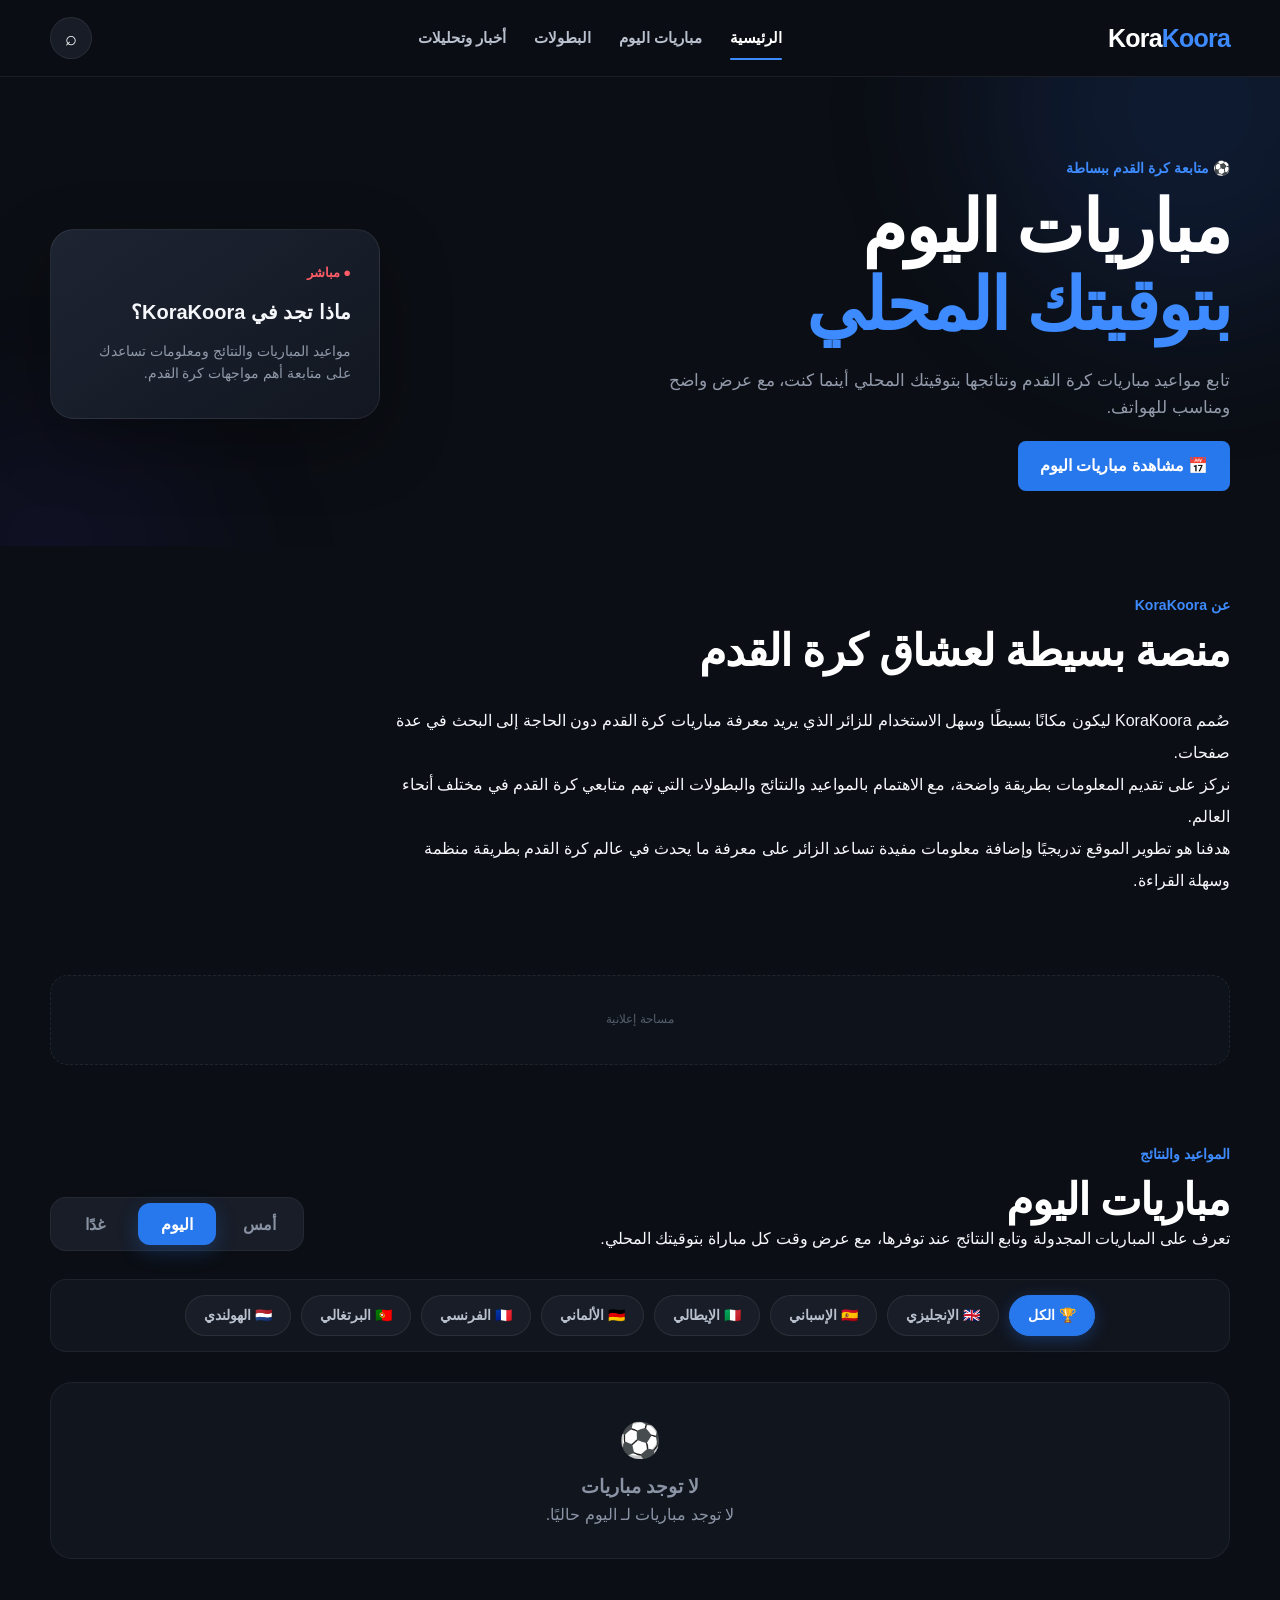
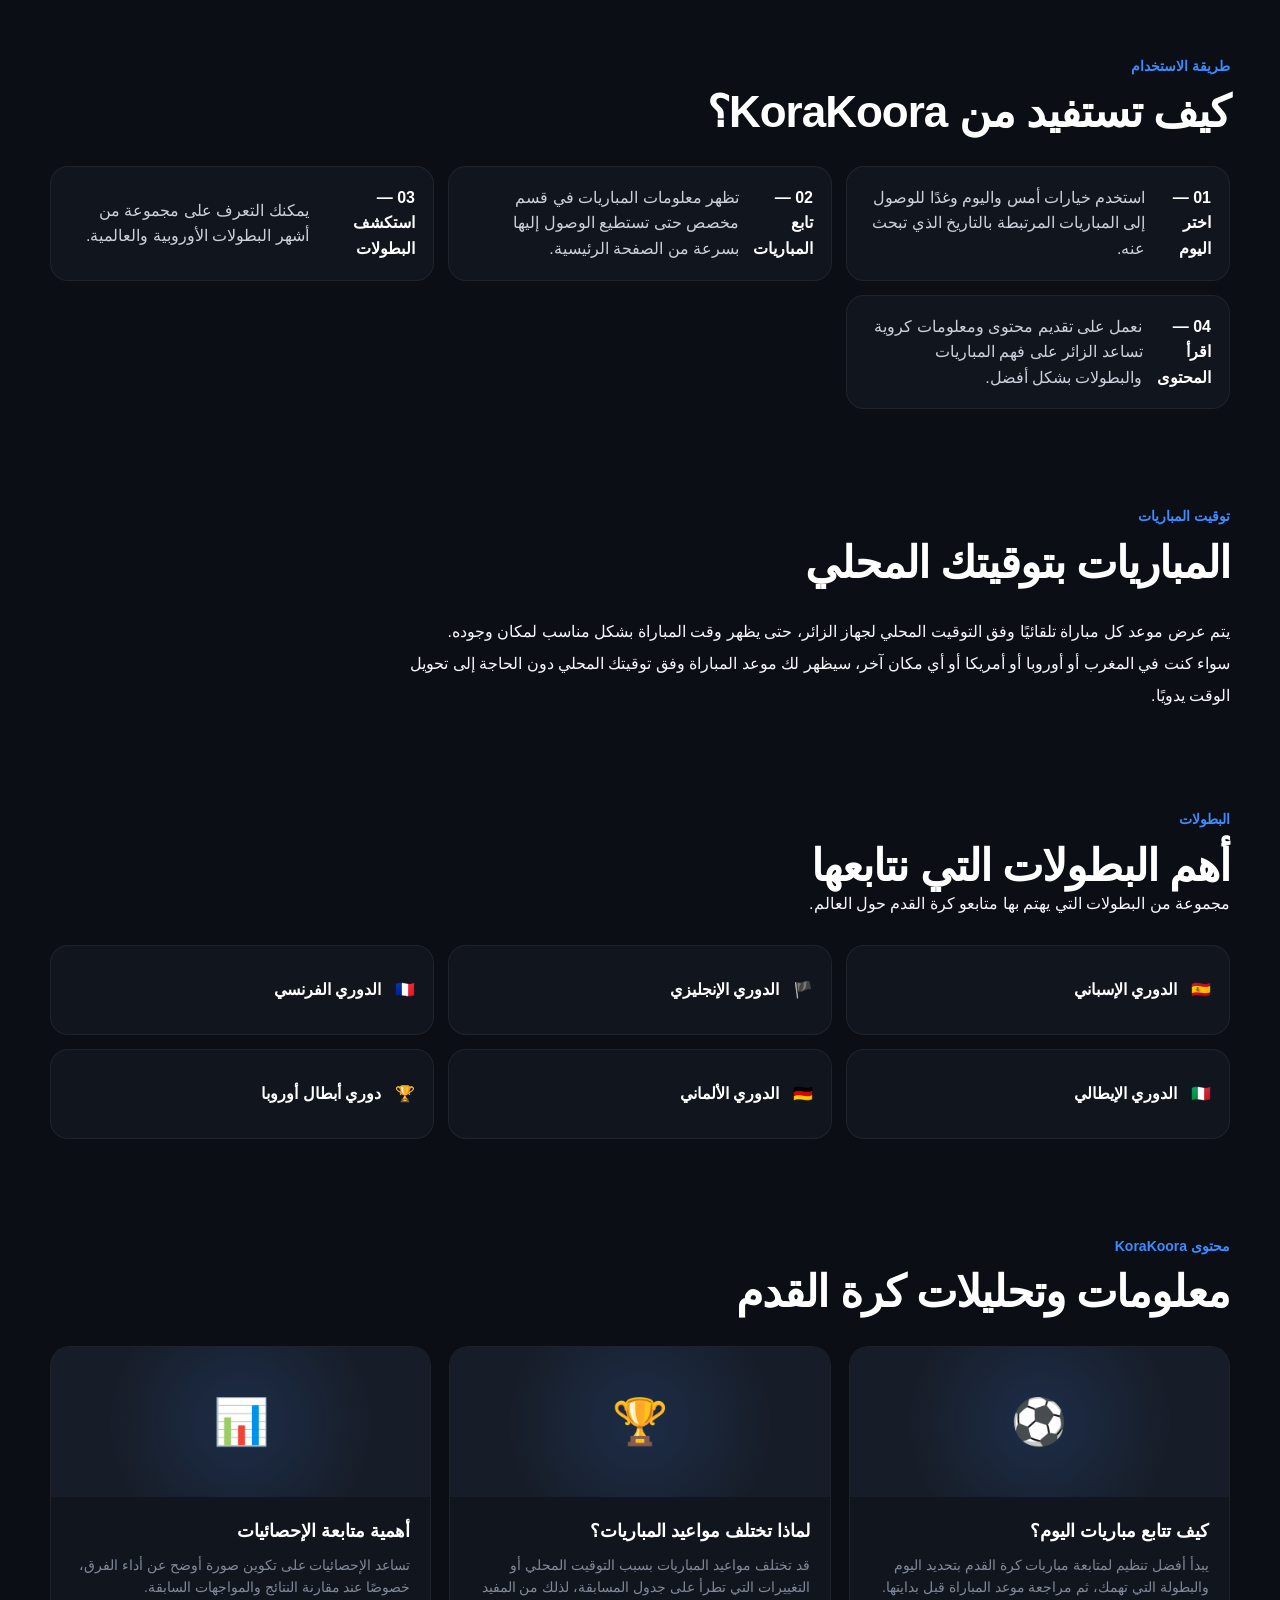
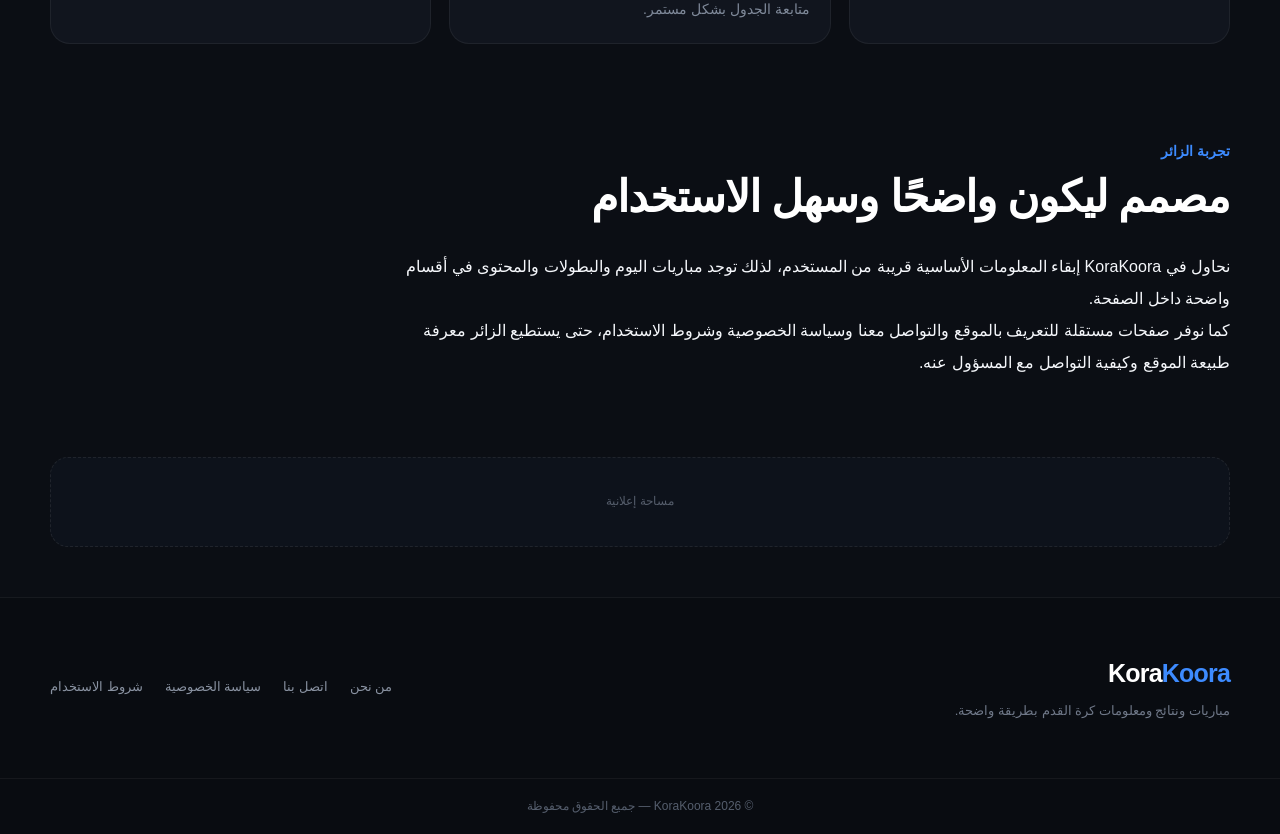
==== index.html @ a5001b64 "Update index.html" ====
<!doctype html>
<html lang="ar" dir="rtl">

<head>
  <meta charset="UTF-8">

  <meta name="viewport"
        content="width=device-width, initial-scale=1.0">

  <meta name="description"
        content="KoraKoora منصة لمتابعة مباريات كرة القدم، المواعيد والنتائج بتوقيتك المحلي أينما كنت، مع معلومات عن أهم البطولات وأبرز المواجهات.">

  <meta name="robots"
        content="index, follow">

  <meta name="theme-color"
        content="#111111">

  <title>KoraKoora | مباريات اليوم بتوقيتك المحلي</title>

  <link rel="stylesheet" href="style.css">

  <style>
    /* ===== أزرار تصفية البطولات ===== */
    .filters-container {
      display: flex;
      gap: 10px;
      flex-wrap: wrap;
      margin: 20px 0 30px;
      padding: 15px 20px;
      background: #11151e;
      border-radius: 16px;
      justify-content: center;
      border: 1px solid rgba(255,255,255,0.06);
    }

    .filter-btn {
      padding: 8px 18px;
      border: 1px solid rgba(255,255,255,0.08);
      border-radius: 25px;
      background: #181d27;
      cursor: pointer;
      font-weight: bold;
      transition: all 0.3s ease;
      color: #b9c0ce;
      font-size: 14px;
      font-family: inherit;
    }

    .filter-btn:hover {
      background: #1b2230;
      border-color: rgba(255,255,255,0.15);
      color: #ffffff;
      transform: scale(1.03);
    }

    .filter-btn.active {
      background: #2878ed;
      color: #ffffff;
      border-color: #2878ed;
      box-shadow: 0 4px 16px rgba(40, 120, 237, 0.3);
    }

    .filter-btn.active:hover {
      background: #3d8bff;
      border-color: #3d8bff;
    }

    @media (max-width: 600px) {
      .filters-container {
        gap: 8px;
        padding: 12px 10px;
      }
      .filter-btn {
        padding: 6px 12px;
        font-size: 12px;
      }
    }
  </style>

</head>


<body>


<!-- =========================
     HEADER
========================= -->

<header class="topbar">

  <div class="container nav">

    <a class="brand" href="index.html">
      Kora<span>Koora</span>
    </a>


    <nav aria-label="القائمة الرئيسية">

      <a class="active" href="index.html">
        الرئيسية
      </a>

      <a href="#matches">
        مباريات اليوم
      </a>

      <a href="#leagues">
        البطولات
      </a>

      <a href="#news">
        أخبار وتحليلات
      </a>

    </nav>


    <button
      class="search"
      aria-label="بحث"
      type="button">
      ⌕
    </button>

  </div>

</header>



<main>


<!-- =========================
     HERO
========================= -->

<section class="hero">

  <div class="container hero-inner">


    <div>

      <p class="eyebrow">
        ⚽ متابعة كرة القدم ببساطة
      </p>


      <h1>

        مباريات اليوم

        <br>

        <span>بتوقيتك المحلي</span>

      </h1>


      <p class="lead">

        تابع مواعيد مباريات كرة القدم ونتائجها
        بتوقيتك المحلي أينما كنت،
        مع عرض واضح ومناسب للهواتف.

      </p>


      <a
        href="#matches"
        style="
          display:inline-block;
          margin-top:20px;
          padding:12px 22px;
          border-radius:8px;
          text-decoration:none;
          background:#2878ed;
          color:#fff;
          font-weight:bold;
        ">

        📅 مشاهدة مباريات اليوم

      </a>

    </div>



    <div class="hero-card">

      <div class="live-dot">
        ● مباشر
      </div>


      <strong>
        ماذا تجد في KoraKoora؟
      </strong>


      <span>
        مواعيد المباريات والنتائج
        ومعلومات تساعدك على متابعة
        أهم مواجهات كرة القدم.
      </span>

    </div>


  </div>

</section>



<div class="container">


<!-- =========================
     INTRODUCTION
========================= -->

<section class="section">

  <div class="section-head">

    <div>

      <p class="eyebrow">
        عن KoraKoora
      </p>

      <h2>
        منصة بسيطة لعشاق كرة القدم
      </h2>

    </div>

  </div>


  <div
    style="
      max-width:850px;
      line-height:2;
    ">

    <p>

      صُمم KoraKoora ليكون مكانًا بسيطًا
      وسهل الاستخدام للزائر الذي يريد معرفة
      مباريات كرة القدم دون الحاجة إلى البحث
      في عدة صفحات.

    </p>


    <p>

      نركز على تقديم المعلومات بطريقة واضحة،
      مع الاهتمام بالمواعيد والنتائج والبطولات
      التي تهم متابعي كرة القدم في مختلف أنحاء
      العالم.

    </p>


    <p>

      هدفنا هو تطوير الموقع تدريجيًا وإضافة
      معلومات مفيدة تساعد الزائر على معرفة
      ما يحدث في عالم كرة القدم بطريقة منظمة
      وسهلة القراءة.

    </p>

  </div>

</section>



<!-- =========================
     AD PLACEHOLDER
========================= -->

<div class="ad-slot">
  مساحة إعلانية
</div>



<!-- =========================
     MATCHES
========================= -->

<section id="matches" class="section">

  <div class="section-head">


    <div>

      <p class="eyebrow">
        المواعيد والنتائج
      </p>


      <h2>
        مباريات اليوم
      </h2>


      <p>

        تعرف على المباريات المجدولة
        وتابع النتائج عند توفرها،
        مع عرض وقت كل مباراة بتوقيتك المحلي.

      </p>

    </div>



    <div class="days">

      <button id="yesterdayBtn">
        أمس
      </button>


      <button
        id="todayBtn"
        class="selected">

        اليوم

      </button>


      <button id="tomorrowBtn">
        غدًا
      </button>

    </div>


  </div>



  <!-- ===== NEW: أزرار تصفية البطولات ===== -->
  <div class="filters-container">
    <button class="filter-btn active" data-league="all">🏆 الكل</button>
    <button class="filter-btn" data-league="PL">🇬🇧 الإنجليزي</button>
    <button class="filter-btn" data-league="PD">🇪🇸 الإسباني</button>
    <button class="filter-btn" data-league="SA">🇮🇹 الإيطالي</button>
    <button class="filter-btn" data-league="BL1">🇩🇪 الألماني</button>
    <button class="filter-btn" data-league="FL1">🇫🇷 الفرنسي</button>
    <button class="filter-btn" data-league="PPL">🇵🇹 البرتغالي</button>
    <button class="filter-btn" data-league="DED">🇳🇱 الهولندي</button>
  </div>


  <div id="liveMatches">

    <div class="empty">

      جاري تحميل المباريات...

    </div>

  </div>


</section>



<!-- =========================
     HOW IT WORKS
========================= -->

<section class="section">

  <div class="section-head">

    <div>

      <p class="eyebrow">
        طريقة الاستخدام
      </p>

      <h2>
        كيف تستفيد من KoraKoora؟
      </h2>

    </div>

  </div>



  <div class="league-grid">


    <div>

      <strong>
        01 — اختر اليوم
      </strong>

      <p>
        استخدم خيارات أمس واليوم وغدًا
        للوصول إلى المباريات المرتبطة
        بالتاريخ الذي تبحث عنه.
      </p>

    </div>



    <div>

      <strong>
        02 — تابع المباريات
      </strong>

      <p>
        تظهر معلومات المباريات في قسم
        مخصص حتى تستطيع الوصول إليها
        بسرعة من الصفحة الرئيسية.
      </p>

    </div>



    <div>

      <strong>
        03 — استكشف البطولات
      </strong>

      <p>
        يمكنك التعرف على مجموعة من أشهر
        البطولات الأوروبية والعالمية.
      </p>

    </div>



    <div>

      <strong>
        04 — اقرأ المحتوى
      </strong>

      <p>
        نعمل على تقديم محتوى ومعلومات
        كروية تساعد الزائر على فهم
        المباريات والبطولات بشكل أفضل.
      </p>

    </div>


  </div>

</section>



<!-- =========================
     TIMEZONE INFORMATION
========================= -->

<section class="section">

  <div class="section-head">

    <div>

      <p class="eyebrow">
        توقيت المباريات
      </p>

      <h2>
        المباريات بتوقيتك المحلي
      </h2>

    </div>

  </div>


  <div
    style="
      max-width:850px;
      line-height:2;
    ">

    <p>

      يتم عرض موعد كل مباراة تلقائيًا
      وفق التوقيت المحلي لجهاز الزائر،
      حتى يظهر وقت المباراة بشكل مناسب
      لمكان وجوده.

    </p>


    <p>

      سواء كنت في المغرب أو أوروبا أو أمريكا
      أو أي مكان آخر، سيظهر لك موعد المباراة
      وفق توقيتك المحلي دون الحاجة إلى
      تحويل الوقت يدويًا.

    </p>

  </div>

</section>



<!-- =========================
     LEAGUES
========================= -->

<section id="leagues" class="section">


  <div class="section-head">

    <div>

      <p class="eyebrow">
        البطولات
      </p>


      <h2>
        أهم البطولات التي نتابعها
      </h2>


      <p>

        مجموعة من البطولات التي يهتم بها
        متابعو كرة القدم حول العالم.

      </p>

    </div>

  </div>



  <div class="league-grid">


    <div>
      🇪🇸
      <strong>
        الدوري الإسباني
      </strong>
    </div>


    <div>
      🏴
      <strong>
        الدوري الإنجليزي
      </strong>
    </div>


    <div>
      🇫🇷
      <strong>
        الدوري الفرنسي
      </strong>
    </div>


    <div>
      🇮🇹
      <strong>
        الدوري الإيطالي
      </strong>
    </div>


    <div>
      🇩🇪
      <strong>
        الدوري الألماني
      </strong>
    </div>


    <div>
      🏆
      <strong>
        دوري أبطال أوروبا
      </strong>
    </div>


  </div>


</section>



<!-- =========================
     ORIGINAL CONTENT
========================= -->

<section id="news" class="section">


  <div class="section-head">

    <div>

      <p class="eyebrow">
        محتوى KoraKoora
      </p>


      <h2>
        معلومات وتحليلات كرة القدم
      </h2>

    </div>

  </div>



  <div class="news-grid">


    <article>

      <div class="news-image">
        ⚽
      </div>


      <h3>
        كيف تتابع مباريات اليوم؟
      </h3>


      <p>

        يبدأ أفضل تنظيم لمتابعة مباريات
        كرة القدم بتحديد اليوم والبطولة
        التي تهمك، ثم مراجعة موعد المباراة
        قبل بدايتها.

      </p>

    </article>



    <article>

      <div class="news-image">
        🏆
      </div>


      <h3>
        لماذا تختلف مواعيد المباريات؟
      </h3>


      <p>

        قد تختلف مواعيد المباريات بسبب
        التوقيت المحلي أو التغييرات التي
        تطرأ على جدول المسابقة، لذلك من
        المفيد متابعة الجدول بشكل مستمر.

      </p>

    </article>



    <article>

      <div class="news-image">
        📊
      </div>


      <h3>
        أهمية متابعة الإحصائيات
      </h3>


      <p>

        تساعد الإحصائيات على تكوين صورة
        أوضح عن أداء الفرق، خصوصًا عند
        مقارنة النتائج والمواجهات السابقة.

      </p>

    </article>


  </div>


</section>



<!-- =========================
     USER EXPERIENCE
========================= -->

<section class="section">


  <div class="section-head">

    <div>

      <p class="eyebrow">
        تجربة الزائر
      </p>


      <h2>
        مصمم ليكون واضحًا وسهل الاستخدام
      </h2>

    </div>

  </div>



  <div
    style="
      max-width:850px;
      line-height:2;
    ">

    <p>

      نحاول في KoraKoora إبقاء المعلومات
      الأساسية قريبة من المستخدم، لذلك
      توجد مباريات اليوم والبطولات والمحتوى
      في أقسام واضحة داخل الصفحة.

    </p>


    <p>

      كما نوفر صفحات مستقلة للتعريف بالموقع
      والتواصل معنا وسياسة الخصوصية وشروط
      الاستخدام، حتى يستطيع الزائر معرفة
      طبيعة الموقع وكيفية التواصل مع المسؤول
      عنه.

    </p>

  </div>

</section>



<!-- =========================
     FINAL AD PLACEHOLDER
========================= -->

<div class="ad-slot">
  مساحة إعلانية
</div>


</div>

</main>



<!-- =========================
     FOOTER
========================= -->

<footer>


  <div class="container footer">


    <div>

      <a
        class="brand"
        href="index.html">

        Kora<span>Koora</span>

      </a>


      <p>

        مباريات ونتائج ومعلومات
        كرة القدم بطريقة واضحة.

      </p>

    </div>



    <div class="footer-links">


      <a href="pages/about.html">
        من نحن
      </a>


      <a href="pages/contact.html">
        اتصل بنا
      </a>


      <a href="pages/privacy.html">
        سياسة الخصوصية
      </a>


      <a href="pages/terms.html">
        شروط الاستخدام
      </a>


    </div>


  </div>



  <div class="copyright">

    © 2026 KoraKoora — جميع الحقوق محفوظة

  </div>


</footer>



<!-- =========================
     JAVASCRIPT
========================= -->

<script src="app.js"></script>


</body>
</html>
---- style.css ----
/* =========================================================
   KoraKoora
   Professional Responsive Football Website
   RTL / Arabic
   ========================================================= */

/* ---------- Reset ---------- */

* {
  box-sizing: border-box;
  margin: 0;
  padding: 0;
}

html {
  scroll-behavior: smooth;
  -webkit-text-size-adjust: 100%;
}

body {
  min-height: 100vh;
  background: #0b0e14;
  color: #f5f7fb;
  font-family:
    -apple-system,
    BlinkMacSystemFont,
    "Segoe UI",
    Tahoma,
    Arial,
    sans-serif;
  line-height: 1.6;
  direction: rtl;
  overflow-x: hidden;
}

button,
a {
  font: inherit;
}

button {
  border: 0;
}

a {
  color: inherit;
  text-decoration: none;
}

img {
  max-width: 100%;
  display: block;
}

.container {
  width: min(1180px, calc(100% - 32px));
  margin-inline: auto;
}


/* =========================================================
   TOP BAR
   ========================================================= */

.topbar {
  position: sticky;
  top: 0;
  z-index: 1000;
  width: 100%;
  background: rgba(11, 14, 20, 0.92);
  border-bottom: 1px solid rgba(255, 255, 255, 0.07);
  backdrop-filter: blur(18px);
  -webkit-backdrop-filter: blur(18px);
}

.nav {
  min-height: 76px;
  display: flex;
  align-items: center;
  justify-content: space-between;
  gap: 28px;
}

.brand {
  flex-shrink: 0;
  color: #ffffff;
  font-size: 25px;
  font-weight: 900;
  letter-spacing: -0.8px;
}

.brand span {
  color: #3d8bff;
}

nav {
  display: flex;
  align-items: center;
  justify-content: center;
  gap: 28px;
  flex: 1;
}

nav a {
  position: relative;
  color: #b9c0ce;
  font-size: 15px;
  font-weight: 700;
  white-space: nowrap;
  transition:
    color 0.2s ease,
    transform 0.2s ease;
}

nav a:hover,
nav a.active {
  color: #ffffff;
}

nav a.active::after {
  content: "";
  position: absolute;
  right: 0;
  left: 0;
  bottom: -10px;
  height: 2px;
  border-radius: 10px;
  background: #3d8bff;
}

.search {
  width: 42px;
  height: 42px;
  flex-shrink: 0;
  border-radius: 50%;
  display: grid;
  place-items: center;
  color: #ffffff;
  background: #171c27;
  border: 1px solid rgba(255, 255, 255, 0.08);
  cursor: pointer;
  font-size: 20px;
  transition:
    background 0.2s ease,
    transform 0.2s ease;
}

.search:hover {
  background: #202735;
  transform: translateY(-1px);
}


/* =========================================================
   HERO
   ========================================================= */

.hero {
  padding: 80px 0 55px;
  position: relative;
  overflow: hidden;
}

.hero::before {
  content: "";
  position: absolute;
  width: 420px;
  height: 420px;
  top: -180px;
  right: -120px;
  background: rgba(45, 117, 255, 0.12);
  border-radius: 50%;
  filter: blur(80px);
  pointer-events: none;
}

.hero::after {
  content: "";
  position: absolute;
  width: 300px;
  height: 300px;
  bottom: -180px;
  left: -100px;
  background: rgba(76, 54, 255, 0.08);
  border-radius: 50%;
  filter: blur(80px);
  pointer-events: none;
}

.hero-inner {
  position: relative;
  z-index: 1;
  display: grid;
  grid-template-columns: 1fr 330px;
  align-items: center;
  gap: 60px;
}

.eyebrow {
  margin-bottom: 10px;
  color: #3d8bff;
  font-size: 14px;
  font-weight: 800;
}

.hero h1 {
  max-width: 760px;
  color: #ffffff;
  font-size: clamp(42px, 6vw, 72px);
  line-height: 1.08;
  letter-spacing: -2px;
  font-weight: 900;
}

.hero h1 span {
  color: #3d8bff;
}

.lead {
  max-width: 600px;
  margin-top: 22px;
  color: #929aaa;
  font-size: 17px;
}

.hero-card {
  min-height: 190px;
  padding: 28px;
  display: flex;
  flex-direction: column;
  justify-content: center;
  gap: 12px;
  background:
    linear-gradient(
      145deg,
      rgba(30, 37, 51, 0.98),
      rgba(18, 23, 33, 0.98)
    );
  border: 1px solid rgba(255, 255, 255, 0.07);
  border-radius: 24px;
  box-shadow: 0 24px 70px rgba(0, 0, 0, 0.3);
}

.hero-card strong {
  font-size: 20px;
}

.hero-card > span {
  color: #8f98a8;
  font-size: 14px;
}

.live-dot {
  color: #ff5c67;
  font-size: 13px;
  font-weight: 800;
}


/* =========================================================
   ADVERTISEMENT
   ========================================================= */

.ad-slot {
  min-height: 90px;
  margin: 30px 0;
  display: grid;
  place-items: center;
  color: #555d6b;
  background: rgba(18, 23, 33, 0.55);
  border: 1px dashed rgba(255, 255, 255, 0.08);
  border-radius: 18px;
  font-size: 12px;
}


/* =========================================================
   SECTIONS
   ========================================================= */

.section {
  padding: 48px 0;
}

.section-head {
  margin-bottom: 28px;
  display: flex;
  align-items: flex-end;
  justify-content: space-between;
  gap: 20px;
}

.section-head h2 {
  color: #ffffff;
  font-size: clamp(30px, 4vw, 44px);
  line-height: 1.15;
  font-weight: 900;
  letter-spacing: -1px;
}


/* =========================================================
   DAYS NAVIGATION
   ========================================================= */

.days {
  padding: 5px;
  display: flex;
  align-items: center;
  gap: 4px;
  background: #181d28;
  border: 1px solid rgba(255, 255, 255, 0.05);
  border-radius: 16px;
}

.days button {
  min-width: 78px;
  min-height: 42px;
  padding: 0 14px;
  color: #8992a3;
  background: transparent;
  border-radius: 12px;
  cursor: pointer;
  font-weight: 700;
  transition: 0.2s ease;
}

.days button:hover {
  color: #ffffff;
}

.days button.selected {
  color: #ffffff;
  background: #2878ed;
  box-shadow: 0 7px 20px rgba(40, 120, 237, 0.25);
}


/* =========================================================
   MATCHES CONTAINER
   ========================================================= */

#liveMatches {
  display: flex;
  flex-direction: column;
  gap: 22px;
}


/* =========================================================
   LEAGUE SECTION
   Compatible with app.js:
   .league-section
   .league-title
   .league-icon
   .league-matches
   ========================================================= */

.league-section {
  overflow: hidden;
  background: #11151e;
  border: 1px solid rgba(255, 255, 255, 0.065);
  border-radius: 24px;
  box-shadow: 0 16px 45px rgba(0, 0, 0, 0.18);
}

.league-title {
  min-height: 76px;
  padding: 18px 22px;
  display: flex;
  align-items: center;
  gap: 14px;
  background:
    linear-gradient(
      90deg,
      rgba(41, 118, 239, 0.12),
      rgba(41, 118, 239, 0.025)
    );
  border-bottom: 1px solid rgba(255, 255, 255, 0.06);
}

.league-title > div {
  display: flex;
  flex-direction: column;
  gap: 1px;
}

.league-title h3 {
  color: #ffffff;
  font-size: 19px;
  font-weight: 850;
  line-height: 1.3;
}

.league-title small {
  color: #737d8e;
  font-size: 12px;
}

.league-icon {
  width: 42px;
  height: 42px;
  flex-shrink: 0;
  display: grid;
  place-items: center;
  background: #1b2230;
  border: 1px solid rgba(255, 255, 255, 0.06);
  border-radius: 13px;
  font-size: 21px;
}

.league-matches {
  display: flex;
  flex-direction: column;
}


/* =========================================================
   MATCH CARD
   Compatible with app.js
   ========================================================= */

.match-card {
  min-height: 112px;
  padding: 18px 22px;
  display: grid;
  grid-template-columns: minmax(0, 1fr) 150px minmax(0, 1fr);
  align-items: center;
  gap: 15px;
  background: #11151e;
  border-bottom: 1px solid rgba(255, 255, 255, 0.055);
  transition:
    background 0.2s ease,
    transform 0.2s ease;
}

.match-card:last-child {
  border-bottom: 0;
}

.match-card:hover {
  background: #151b26;
}


/* =========================================================
   TEAM SIDE
   ========================================================= */

.team-side {
  min-width: 0;
  display: flex;
  align-items: center;
  gap: 14px;
}

.home-team {
  justify-content: flex-start;
  text-align: left;
}

.away-team {
  justify-content: flex-start;
  text-align: right;
}

.team-side span {
  min-width: 0;
  color: #f2f4f8;
  font-size: 16px;
  font-weight: 750;
  line-height: 1.3;
  overflow-wrap: anywhere;
}

.team-logo {
  width: 52px;
  height: 52px;
  flex: 0 0 52px;
  object-fit: contain;
  padding: 5px;
  background: #181d27;
  border: 1px solid rgba(255, 255, 255, 0.06);
  border-radius: 14px;
}

.team-logo-placeholder {
  width: 52px;
  height: 52px;
  flex: 0 0 52px;
  display: grid;
  place-items: center;
  background: #181d27;
  border: 1px solid rgba(255, 255, 255, 0.06);
  border-radius: 14px;
  font-size: 22px;
}


/* =========================================================
   MATCH CENTER
   ========================================================= */

.match-center {
  min-width: 0;
  display: flex;
  flex-direction: column;
  align-items: center;
  justify-content: center;
  gap: 7px;
  text-align: center;
}

.match-time {
  color: #ffffff;
  font-size: 25px;
  line-height: 1;
  font-weight: 900;
  font-variant-numeric: tabular-nums;
  letter-spacing: -0.5px;
}

.match-score {
  min-width: 90px;
  display: flex;
  align-items: center;
  justify-content: center;
  gap: 12px;
  color: #ffffff;
  font-size: 23px;
  font-weight: 900;
}

.match-score strong {
  color: #727d90;
  font-size: 14px;
}

.match-status {
  min-height: 25px;
  padding: 3px 9px;
  display: inline-flex;
  align-items: center;
  justify-content: center;
  gap: 4px;
  border-radius: 999px;
  font-size: 11px;
  font-weight: 800;
  white-space: nowrap;
}

.match-status.upcoming {
  color: #9ca6b7;
  background: #1b202b;
}

.match-status.live {
  color: #ff6b75;
  background: rgba(255, 77, 88, 0.12);
}

.match-status.finished {
  color: #69d49a;
  background: rgba(66, 203, 133, 0.11);
}

.match-status.cancelled {
  color: #ffae63;
  background: rgba(255, 157, 78, 0.11);
}


/* =========================================================
   LOADING
   ========================================================= */

.loading-box {
  min-height: 180px;
  padding: 30px;
  display: flex;
  flex-direction: column;
  align-items: center;
  justify-content: center;
  gap: 14px;
  color: #8c95a5;
  background: #11151e;
  border: 1px solid rgba(255, 255, 255, 0.06);
  border-radius: 22px;
}

.loader {
  width: 38px;
  height: 38px;
  border: 3px solid rgba(255, 255, 255, 0.1);
  border-top-color: #3d8bff;
  border-radius: 50%;
  animation: spin 0.8s linear infinite;
}

@keyframes spin {
  to {
    transform: rotate(360deg);
  }
}


/* =========================================================
   EMPTY / ERROR
   ========================================================= */

.empty {
  min-height: 150px;
  padding: 30px;
  display: grid;
  place-items: center;
  color: #8b94a5;
  background: #11151e;
  border: 1px solid rgba(255, 255, 255, 0.06);
  border-radius: 22px;
  text-align: center;
}

.error-box {
  min-height: 220px;
  padding: 35px 20px;
  display: flex;
  flex-direction: column;
  align-items: center;
  justify-content: center;
  gap: 10px;
  text-align: center;
  background: #11151e;
  border: 1px solid rgba(255, 255, 255, 0.06);
  border-radius: 22px;
}

.error-box h3 {
  color: #ffffff;
  font-size: 20px;
}

.error-box p {
  color: #7f899a;
  font-size: 14px;
}

.empty-icon {
  font-size: 34px;
  margin-bottom: 5px;
}

.retry-btn {
  margin-top: 8px;
  padding: 10px 20px;
  color: #ffffff;
  background: #2878ed;
  border-radius: 12px;
  cursor: pointer;
  font-weight: 800;
  transition: 0.2s ease;
}

.retry-btn:hover {
  background: #3d8bff;
  transform: translateY(-1px);
}


/* =========================================================
   LEAGUES GRID
   ========================================================= */

.league-grid {
  display: grid;
  grid-template-columns: repeat(3, 1fr);
  gap: 14px;
}

.league-grid > div {
  min-height: 90px;
  padding: 18px;
  display: flex;
  align-items: center;
  gap: 14px;
  color: #cbd1dc;
  background: #11151e;
  border: 1px solid rgba(255, 255, 255, 0.06);
  border-radius: 18px;
  transition:
    background 0.2s ease,
    transform 0.2s ease,
    border-color 0.2s ease;
}

.league-grid > div:hover {
  background: #171d28;
  border-color: rgba(61, 139, 255, 0.25);
  transform: translateY(-3px);
}

.league-grid strong {
  color: #ffffff;
}


/* =========================================================
   NEWS
   ========================================================= */

.news-grid {
  display: grid;
  grid-template-columns: repeat(3, 1fr);
  gap: 18px;
}

.news-grid article {
  overflow: hidden;
  background: #11151e;
  border: 1px solid rgba(255, 255, 255, 0.06);
  border-radius: 20px;
}

.news-image {
  min-height: 150px;
  display: grid;
  place-items: center;
  background:
    radial-gradient(
      circle at center,
      rgba(61, 139, 255, 0.15),
      transparent 65%
    ),
    #171d28;
  font-size: 45px;
}

.news-grid h3 {
  padding: 20px 20px 8px;
  color: #ffffff;
  font-size: 18px;
}

.news-grid p {
  padding: 0 20px 22px;
  color: #7f8999;
  font-size: 14px;
}


/* =========================================================
   FOOTER
   ========================================================= */

footer {
  margin-top: 50px;
  background: #090c11;
  border-top: 1px solid rgba(255, 255, 255, 0.06);
}

.footer {
  min-height: 180px;
  padding: 45px 0;
  display: flex;
  align-items: center;
  justify-content: space-between;
  gap: 40px;
}

.footer p {
  margin-top: 8px;
  color: #6f7888;
  font-size: 13px;
}

.footer-links {
  display: flex;
  flex-wrap: wrap;
  gap: 22px;
}

.footer-links a {
  color: #8992a1;
  font-size: 13px;
  transition: color 0.2s ease;
}

.footer-links a:hover {
  color: #ffffff;
}

.copyright {
  padding: 18px 16px;
  color: #555e6d;
  border-top: 1px solid rgba(255, 255, 255, 0.05);
  text-align: center;
  font-size: 12px;
}


/* =========================================================
   TABLET
   ========================================================= */

@media (max-width: 900px) {

  .nav {
    gap: 18px;
  }

  nav {
    gap: 17px;
  }

  nav a {
    font-size: 13px;
  }

  .hero-inner {
    grid-template-columns: 1fr;
    gap: 30px;
  }

  .hero-card {
    max-width: 500px;
  }

  .league-grid,
  .news-grid {
    grid-template-columns: repeat(2, 1fr);
  }

  .match-card {
    grid-template-columns: minmax(0, 1fr) 125px minmax(0, 1fr);
  }

  .team-side span {
    font-size: 14px;
  }

  .team-logo,
  .team-logo-placeholder {
    width: 46px;
    height: 46px;
    flex-basis: 46px;
  }
}


/* =========================================================
   MOBILE
   ========================================================= */

@media (max-width: 650px) {

  .container {
    width: min(100% - 20px, 1180px);
  }

  .topbar {
    position: relative;
  }

  .nav {
    min-height: auto;
    padding: 15px 0;
    display: grid;
    grid-template-columns: 1fr auto;
    gap: 12px;
  }

  .brand {
    font-size: 22px;
  }

  nav {
    grid-column: 1 / -1;
    grid-row: 2;
    width: 100%;
    overflow-x: auto;
    justify-content: flex-start;
    gap: 22px;
    padding: 4px 2px 7px;
    scrollbar-width: none;
  }

  nav::-webkit-scrollbar {
    display: none;
  }

  nav a {
    flex-shrink: 0;
    font-size: 13px;
  }

  nav a.active::after {
    bottom: -5px;
  }

  .search {
    width: 38px;
    height: 38px;
  }


  /* Hero */

  .hero {
    padding: 48px 0 30px;
  }

  .hero h1 {
    font-size: clamp(38px, 12vw, 54px);
    letter-spacing: -1.5px;
  }

  .lead {
    margin-top: 16px;
    font-size: 15px;
  }

  .hero-card {
    min-height: 150px;
    padding: 22px;
  }


  /* Sections */

  .section {
    padding: 32px 0;
  }

  .section-head {
    align-items: stretch;
    flex-direction: column;
    gap: 18px;
  }

  .section-head h2 {
    font-size: 32px;
  }


  /* Days */

  .days {
    width: 100%;
    justify-content: stretch;
  }

  .days button {
    min-width: 0;
    flex: 1;
    padding: 0 8px;
  }


  /* League */

  .league-section {
    border-radius: 18px;
  }

  .league-title {
    min-height: 68px;
    padding: 14px 15px;
  }

  .league-title h3 {
    font-size: 16px;
  }

  .league-icon {
    width: 38px;
    height: 38px;
    font-size: 18px;
    border-radius: 11px;
  }


  /* Match */

  .match-card {
    min-height: 104px;
    padding: 15px 10px;
    grid-template-columns:
      minmax(0, 1fr)
      82px
      minmax(0, 1fr);
    gap: 6px;
  }

  .team-side {
    gap: 7px;
  }

  .home-team {
    flex-direction: row-reverse;
    justify-content: flex-end;
    text-align: right;
  }

  .away-team {
    justify-content: flex-start;
    text-align: left;
  }

  .team-side span {
    font-size: 12px;
    line-height: 1.25;
  }

  .team-logo,
  .team-logo-placeholder {
    width: 39px;
    height: 39px;
    flex-basis: 39px;
    padding: 4px;
    border-radius: 10px;
  }

  .match-center {
    gap: 5px;
  }

  .match-time {
    font-size: 20px;
  }

  .match-score {
    min-width: auto;
    gap: 7px;
    font-size: 19px;
  }

  .match-score strong {
    font-size: 11px;
  }

  .match-status {
    max-width: 78px;
    padding: 2px 6px;
    font-size: 9px;
  }


  /* Other sections */

  .league-grid,
  .news-grid {
    grid-template-columns: 1fr;
  }

  .league-grid > div {
    min-height: 76px;
  }

  .news-image {
    min-height: 130px;
  }


  /* Footer */

  .footer {
    padding: 35px 0;
    align-items: flex-start;
    flex-direction: column;
    gap: 25px;
  }

  .footer-links {
    gap: 14px 20px;
  }

  .ad-slot {
    min-height: 70px;
  }
}


/* =========================================================
   VERY SMALL PHONES
   ========================================================= */

@media (max-width: 380px) {

  .container {
    width: calc(100% - 14px);
  }

  .match-card {
    grid-template-columns:
      minmax(0, 1fr)
      70px
      minmax(0, 1fr);
    padding-inline: 6px;
  }

  .team-side {
    gap: 4px;
  }

  .team-logo,
  .team-logo-placeholder {
    width: 34px;
    height: 34px;
    flex-basis: 34px;
  }

  .team-side span {
    font-size: 10.5px;
  }

  .match-time {
    font-size: 18px;
  }

  .match-score {
    font-size: 17px;
  }

  .league-title {
    padding-inline: 11px;
  }
}


/* =========================================================
   ACCESSIBILITY / SAFETY
   ========================================================= */

button:focus-visible,
a:focus-visible {
  outline: 2px solid #3d8bff;
  outline-offset: 3px;
}

@media (prefers-reduced-motion: reduce) {
  *,
  *::before,
  *::after {
    scroll-behavior: auto !important;
    animation-duration: 0.01ms !important;
    animation-iteration-count: 1 !important;
    transition-duration: 0.01ms !important;
  }
}
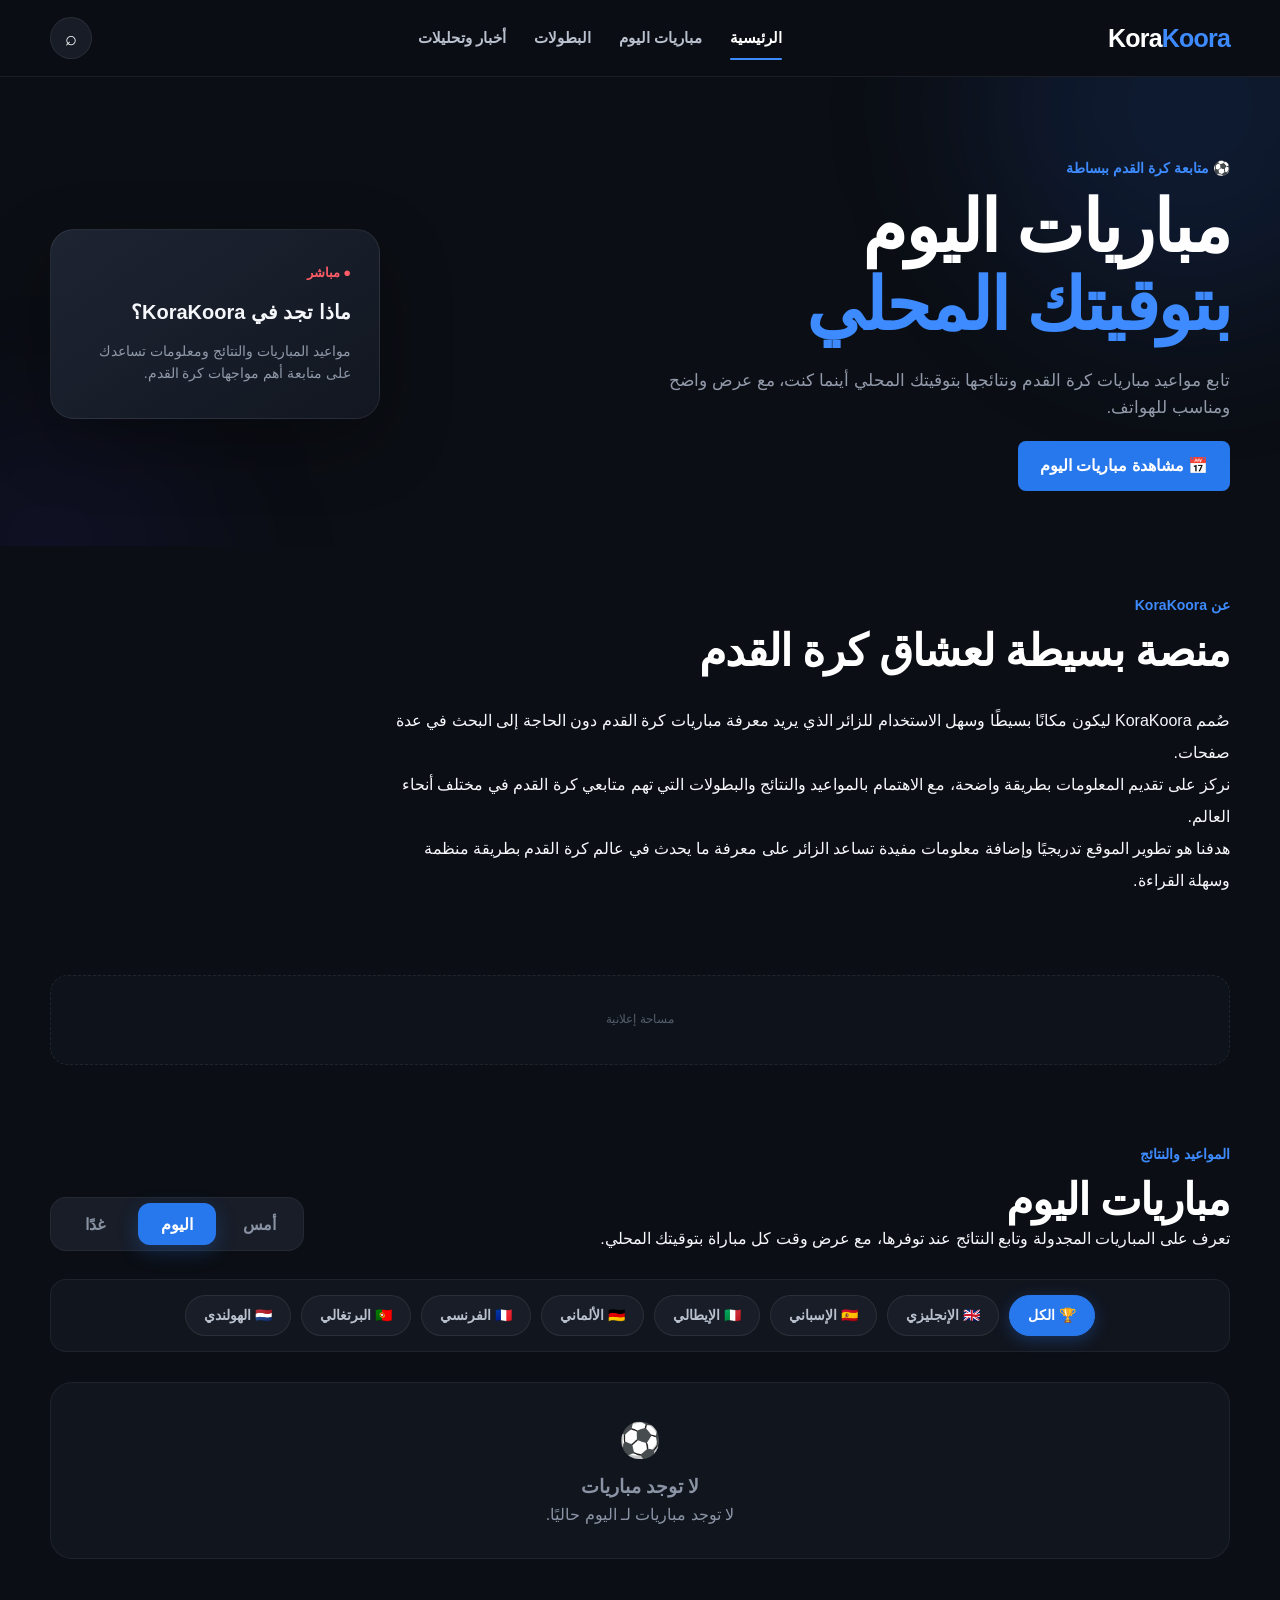
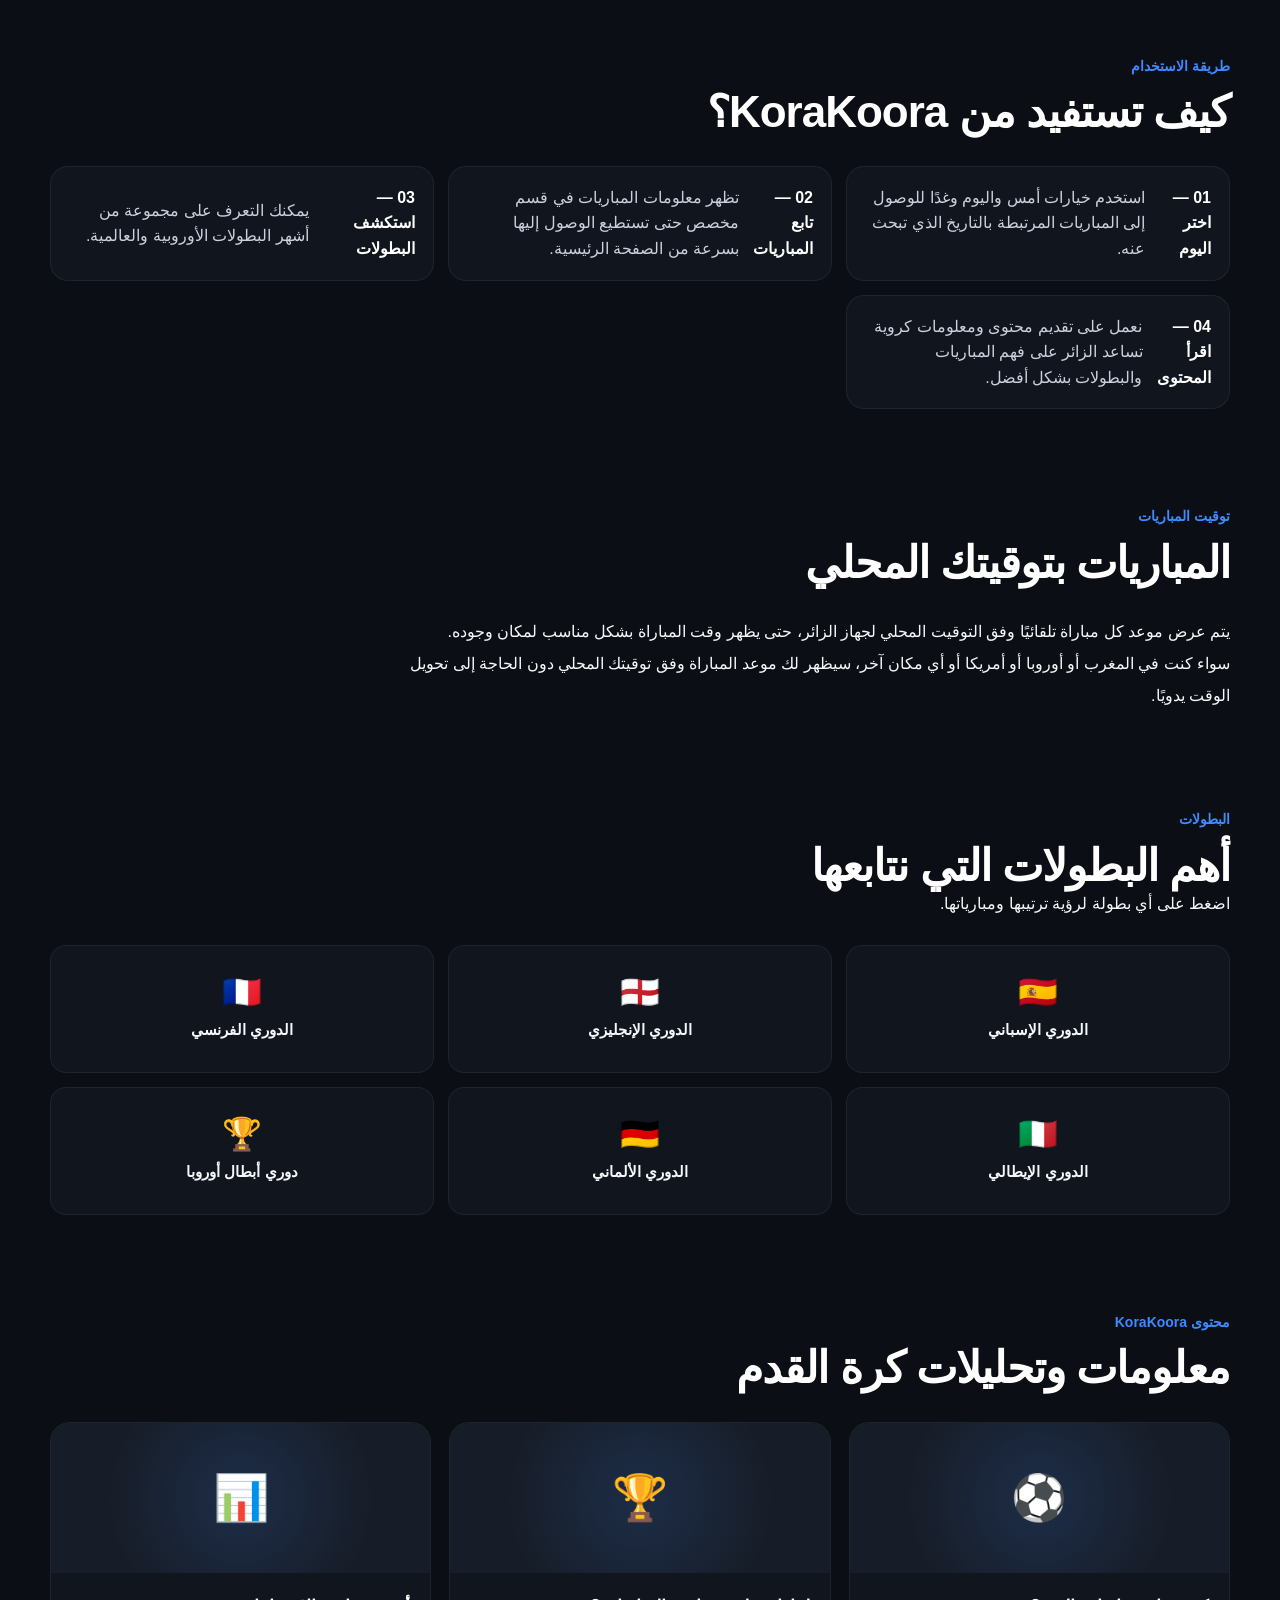
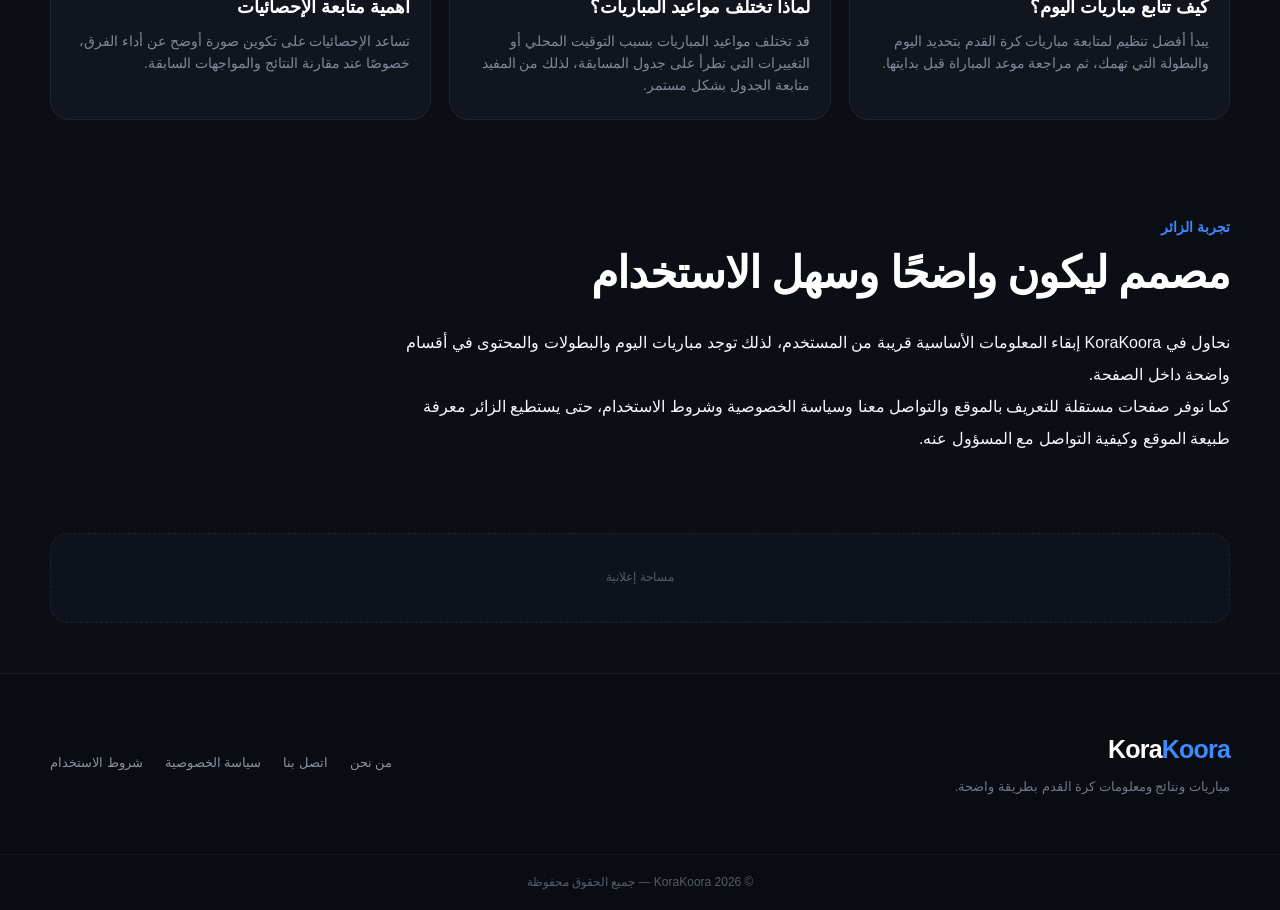
==== commit e457e5b6: "Update index.html" ====
--- a/index.html
+++ b/index.html
@@ -3,21 +3,11 @@
 
 <head>
   <meta charset="UTF-8">
-
-  <meta name="viewport"
-        content="width=device-width, initial-scale=1.0">
-
-  <meta name="description"
-        content="KoraKoora منصة لمتابعة مباريات كرة القدم، المواعيد والنتائج بتوقيتك المحلي أينما كنت، مع معلومات عن أهم البطولات وأبرز المواجهات.">
-
-  <meta name="robots"
-        content="index, follow">
-
-  <meta name="theme-color"
-        content="#111111">
-
+  <meta name="viewport" content="width=device-width, initial-scale=1.0">
+  <meta name="description" content="KoraKoora منصة لمتابعة مباريات كرة القدم، المواعيد والنتائج بتوقيتك المحلي أينما كنت، مع معلومات عن أهم البطولات وأبرز المواجهات.">
+  <meta name="robots" content="index, follow">
+  <meta name="theme-color" content="#111111">
   <title>KoraKoora | مباريات اليوم بتوقيتك المحلي</title>
-
   <link rel="stylesheet" href="style.css">
 
   <style>
@@ -76,286 +66,115 @@
         font-size: 12px;
       }
     }
+
+    /* ===== بطولات قابلة للنقر ===== */
+    .league-grid a {
+      display: flex;
+      flex-direction: column;
+      align-items: center;
+      justify-content: center;
+      gap: 10px;
+      padding: 30px 20px;
+      background: #11151e;
+      border: 1px solid rgba(255,255,255,0.06);
+      border-radius: 16px;
+      text-align: center;
+      text-decoration: none;
+      color: inherit;
+      transition: all 0.25s ease;
+      cursor: pointer;
+    }
+
+    .league-grid a:hover {
+      background: #181d27;
+      border-color: rgba(61,139,255,0.25);
+      transform: translateY(-4px);
+      box-shadow: 0 12px 30px rgba(0,0,0,0.25);
+    }
+
+    .league-grid a span {
+      font-size: 32px;
+      line-height: 1;
+    }
+
+    .league-grid a strong {
+      font-size: 15px;
+      color: #f5f7fb;
+    }
   </style>
-
 </head>
 
-
 <body>
 
-
-<!-- =========================
-     HEADER
-========================= -->
-
+<!-- ========================= HEADER ========================= -->
 <header class="topbar">
-
   <div class="container nav">
-
-    <a class="brand" href="index.html">
-      Kora<span>Koora</span>
-    </a>
-
-
+    <a class="brand" href="index.html">Kora<span>Koora</span></a>
     <nav aria-label="القائمة الرئيسية">
-
-      <a class="active" href="index.html">
-        الرئيسية
-      </a>
-
-      <a href="#matches">
-        مباريات اليوم
-      </a>
-
-      <a href="#leagues">
-        البطولات
-      </a>
-
-      <a href="#news">
-        أخبار وتحليلات
-      </a>
-
+      <a class="active" href="index.html">الرئيسية</a>
+      <a href="#matches">مباريات اليوم</a>
+      <a href="#leagues">البطولات</a>
+      <a href="#news">أخبار وتحليلات</a>
     </nav>
-
-
-    <button
-      class="search"
-      aria-label="بحث"
-      type="button">
-      ⌕
-    </button>
-
-  </div>
-
+    <button class="search" aria-label="بحث" type="button">⌕</button>
+  </div>
 </header>
 
-
-
 <main>
 
-
-<!-- =========================
-     HERO
-========================= -->
-
+<!-- ========================= HERO ========================= -->
 <section class="hero">
-
   <div class="container hero-inner">
-
-
-    <div>
-
-      <p class="eyebrow">
-        ⚽ متابعة كرة القدم ببساطة
-      </p>
-
-
-      <h1>
-
-        مباريات اليوم
-
-        <br>
-
-        <span>بتوقيتك المحلي</span>
-
-      </h1>
-
-
-      <p class="lead">
-
-        تابع مواعيد مباريات كرة القدم ونتائجها
-        بتوقيتك المحلي أينما كنت،
-        مع عرض واضح ومناسب للهواتف.
-
-      </p>
-
-
-      <a
-        href="#matches"
-        style="
-          display:inline-block;
-          margin-top:20px;
-          padding:12px 22px;
-          border-radius:8px;
-          text-decoration:none;
-          background:#2878ed;
-          color:#fff;
-          font-weight:bold;
-        ">
-
-        📅 مشاهدة مباريات اليوم
-
-      </a>
-
-    </div>
-
-
-
+    <div>
+      <p class="eyebrow">⚽ متابعة كرة القدم ببساطة</p>
+      <h1>مباريات اليوم<br><span>بتوقيتك المحلي</span></h1>
+      <p class="lead">تابع مواعيد مباريات كرة القدم ونتائجها بتوقيتك المحلي أينما كنت، مع عرض واضح ومناسب للهواتف.</p>
+      <a href="#matches" style="display:inline-block; margin-top:20px; padding:12px 22px; border-radius:8px; text-decoration:none; background:#2878ed; color:#fff; font-weight:bold;">📅 مشاهدة مباريات اليوم</a>
+    </div>
     <div class="hero-card">
-
-      <div class="live-dot">
-        ● مباشر
-      </div>
-
-
-      <strong>
-        ماذا تجد في KoraKoora؟
-      </strong>
-
-
-      <span>
-        مواعيد المباريات والنتائج
-        ومعلومات تساعدك على متابعة
-        أهم مواجهات كرة القدم.
-      </span>
-
-    </div>
-
-
-  </div>
-
-</section>
-
-
+      <div class="live-dot">● مباشر</div>
+      <strong>ماذا تجد في KoraKoora؟</strong>
+      <span>مواعيد المباريات والنتائج ومعلومات تساعدك على متابعة أهم مواجهات كرة القدم.</span>
+    </div>
+  </div>
+</section>
 
 <div class="container">
 
-
-<!-- =========================
-     INTRODUCTION
-========================= -->
-
+<!-- ========================= INTRODUCTION ========================= -->
 <section class="section">
-
-  <div class="section-head">
-
-    <div>
-
-      <p class="eyebrow">
-        عن KoraKoora
-      </p>
-
-      <h2>
-        منصة بسيطة لعشاق كرة القدم
-      </h2>
-
-    </div>
-
-  </div>
-
-
-  <div
-    style="
-      max-width:850px;
-      line-height:2;
-    ">
-
-    <p>
-
-      صُمم KoraKoora ليكون مكانًا بسيطًا
-      وسهل الاستخدام للزائر الذي يريد معرفة
-      مباريات كرة القدم دون الحاجة إلى البحث
-      في عدة صفحات.
-
-    </p>
-
-
-    <p>
-
-      نركز على تقديم المعلومات بطريقة واضحة،
-      مع الاهتمام بالمواعيد والنتائج والبطولات
-      التي تهم متابعي كرة القدم في مختلف أنحاء
-      العالم.
-
-    </p>
-
-
-    <p>
-
-      هدفنا هو تطوير الموقع تدريجيًا وإضافة
-      معلومات مفيدة تساعد الزائر على معرفة
-      ما يحدث في عالم كرة القدم بطريقة منظمة
-      وسهلة القراءة.
-
-    </p>
-
-  </div>
-
-</section>
-
-
-
-<!-- =========================
-     AD PLACEHOLDER
-========================= -->
-
-<div class="ad-slot">
-  مساحة إعلانية
-</div>
-
-
-
-<!-- =========================
-     MATCHES
-========================= -->
-
+  <div class="section-head">
+    <div>
+      <p class="eyebrow">عن KoraKoora</p>
+      <h2>منصة بسيطة لعشاق كرة القدم</h2>
+    </div>
+  </div>
+  <div style="max-width:850px; line-height:2;">
+    <p>صُمم KoraKoora ليكون مكانًا بسيطًا وسهل الاستخدام للزائر الذي يريد معرفة مباريات كرة القدم دون الحاجة إلى البحث في عدة صفحات.</p>
+    <p>نركز على تقديم المعلومات بطريقة واضحة، مع الاهتمام بالمواعيد والنتائج والبطولات التي تهم متابعي كرة القدم في مختلف أنحاء العالم.</p>
+    <p>هدفنا هو تطوير الموقع تدريجيًا وإضافة معلومات مفيدة تساعد الزائر على معرفة ما يحدث في عالم كرة القدم بطريقة منظمة وسهلة القراءة.</p>
+  </div>
+</section>
+
+<!-- ========================= AD PLACEHOLDER ========================= -->
+<div class="ad-slot">مساحة إعلانية</div>
+
+<!-- ========================= MATCHES ========================= -->
 <section id="matches" class="section">
-
-  <div class="section-head">
-
-
-    <div>
-
-      <p class="eyebrow">
-        المواعيد والنتائج
-      </p>
-
-
-      <h2>
-        مباريات اليوم
-      </h2>
-
-
-      <p>
-
-        تعرف على المباريات المجدولة
-        وتابع النتائج عند توفرها،
-        مع عرض وقت كل مباراة بتوقيتك المحلي.
-
-      </p>
-
-    </div>
-
-
-
+  <div class="section-head">
+    <div>
+      <p class="eyebrow">المواعيد والنتائج</p>
+      <h2>مباريات اليوم</h2>
+      <p>تعرف على المباريات المجدولة وتابع النتائج عند توفرها، مع عرض وقت كل مباراة بتوقيتك المحلي.</p>
+    </div>
     <div class="days">
-
-      <button id="yesterdayBtn">
-        أمس
-      </button>
-
-
-      <button
-        id="todayBtn"
-        class="selected">
-
-        اليوم
-
-      </button>
-
-
-      <button id="tomorrowBtn">
-        غدًا
-      </button>
-
-    </div>
-
-
-  </div>
-
-
-
-  <!-- ===== NEW: أزرار تصفية البطولات ===== -->
+      <button id="yesterdayBtn">أمس</button>
+      <button id="todayBtn" class="selected">اليوم</button>
+      <button id="tomorrowBtn">غدًا</button>
+    </div>
+  </div>
+
+  <!-- ===== أزرار تصفية البطولات ===== -->
   <div class="filters-container">
     <button class="filter-btn active" data-league="all">🏆 الكل</button>
     <button class="filter-btn" data-league="PL">🇬🇧 الإنجليزي</button>
@@ -367,524 +186,157 @@
     <button class="filter-btn" data-league="DED">🇳🇱 الهولندي</button>
   </div>
 
-
   <div id="liveMatches">
-
-    <div class="empty">
-
-      جاري تحميل المباريات...
-
-    </div>
-
-  </div>
-
-
-</section>
-
-
-
-<!-- =========================
-     HOW IT WORKS
-========================= -->
-
+    <div class="empty">جاري تحميل المباريات...</div>
+  </div>
+</section>
+
+<!-- ========================= HOW IT WORKS ========================= -->
 <section class="section">
-
-  <div class="section-head">
-
-    <div>
-
-      <p class="eyebrow">
-        طريقة الاستخدام
-      </p>
-
-      <h2>
-        كيف تستفيد من KoraKoora؟
-      </h2>
-
-    </div>
-
-  </div>
-
-
-
+  <div class="section-head">
+    <div>
+      <p class="eyebrow">طريقة الاستخدام</p>
+      <h2>كيف تستفيد من KoraKoora؟</h2>
+    </div>
+  </div>
   <div class="league-grid">
-
-
-    <div>
-
-      <strong>
-        01 — اختر اليوم
-      </strong>
-
-      <p>
-        استخدم خيارات أمس واليوم وغدًا
-        للوصول إلى المباريات المرتبطة
-        بالتاريخ الذي تبحث عنه.
-      </p>
-
-    </div>
-
-
-
-    <div>
-
-      <strong>
-        02 — تابع المباريات
-      </strong>
-
-      <p>
-        تظهر معلومات المباريات في قسم
-        مخصص حتى تستطيع الوصول إليها
-        بسرعة من الصفحة الرئيسية.
-      </p>
-
-    </div>
-
-
-
-    <div>
-
-      <strong>
-        03 — استكشف البطولات
-      </strong>
-
-      <p>
-        يمكنك التعرف على مجموعة من أشهر
-        البطولات الأوروبية والعالمية.
-      </p>
-
-    </div>
-
-
-
-    <div>
-
-      <strong>
-        04 — اقرأ المحتوى
-      </strong>
-
-      <p>
-        نعمل على تقديم محتوى ومعلومات
-        كروية تساعد الزائر على فهم
-        المباريات والبطولات بشكل أفضل.
-      </p>
-
-    </div>
-
-
-  </div>
-
-</section>
-
-
-
-<!-- =========================
-     TIMEZONE INFORMATION
-========================= -->
-
+    <div>
+      <strong>01 — اختر اليوم</strong>
+      <p>استخدم خيارات أمس واليوم وغدًا للوصول إلى المباريات المرتبطة بالتاريخ الذي تبحث عنه.</p>
+    </div>
+    <div>
+      <strong>02 — تابع المباريات</strong>
+      <p>تظهر معلومات المباريات في قسم مخصص حتى تستطيع الوصول إليها بسرعة من الصفحة الرئيسية.</p>
+    </div>
+    <div>
+      <strong>03 — استكشف البطولات</strong>
+      <p>يمكنك التعرف على مجموعة من أشهر البطولات الأوروبية والعالمية.</p>
+    </div>
+    <div>
+      <strong>04 — اقرأ المحتوى</strong>
+      <p>نعمل على تقديم محتوى ومعلومات كروية تساعد الزائر على فهم المباريات والبطولات بشكل أفضل.</p>
+    </div>
+  </div>
+</section>
+
+<!-- ========================= TIMEZONE INFORMATION ========================= -->
 <section class="section">
-
-  <div class="section-head">
-
-    <div>
-
-      <p class="eyebrow">
-        توقيت المباريات
-      </p>
-
-      <h2>
-        المباريات بتوقيتك المحلي
-      </h2>
-
-    </div>
-
-  </div>
-
-
-  <div
-    style="
-      max-width:850px;
-      line-height:2;
-    ">
-
-    <p>
-
-      يتم عرض موعد كل مباراة تلقائيًا
-      وفق التوقيت المحلي لجهاز الزائر،
-      حتى يظهر وقت المباراة بشكل مناسب
-      لمكان وجوده.
-
-    </p>
-
-
-    <p>
-
-      سواء كنت في المغرب أو أوروبا أو أمريكا
-      أو أي مكان آخر، سيظهر لك موعد المباراة
-      وفق توقيتك المحلي دون الحاجة إلى
-      تحويل الوقت يدويًا.
-
-    </p>
-
-  </div>
-
-</section>
-
-
-
-<!-- =========================
-     LEAGUES
-========================= -->
-
+  <div class="section-head">
+    <div>
+      <p class="eyebrow">توقيت المباريات</p>
+      <h2>المباريات بتوقيتك المحلي</h2>
+    </div>
+  </div>
+  <div style="max-width:850px; line-height:2;">
+    <p>يتم عرض موعد كل مباراة تلقائيًا وفق التوقيت المحلي لجهاز الزائر، حتى يظهر وقت المباراة بشكل مناسب لمكان وجوده.</p>
+    <p>سواء كنت في المغرب أو أوروبا أو أمريكا أو أي مكان آخر، سيظهر لك موعد المباراة وفق توقيتك المحلي دون الحاجة إلى تحويل الوقت يدويًا.</p>
+  </div>
+</section>
+
+<!-- ========================= LEAGUES (قابلة للنقر) ========================= -->
 <section id="leagues" class="section">
-
-
-  <div class="section-head">
-
-    <div>
-
-      <p class="eyebrow">
-        البطولات
-      </p>
-
-
-      <h2>
-        أهم البطولات التي نتابعها
-      </h2>
-
-
-      <p>
-
-        مجموعة من البطولات التي يهتم بها
-        متابعو كرة القدم حول العالم.
-
-      </p>
-
-    </div>
-
-  </div>
-
-
+  <div class="section-head">
+    <div>
+      <p class="eyebrow">البطولات</p>
+      <h2>أهم البطولات التي نتابعها</h2>
+      <p>اضغط على أي بطولة لرؤية ترتيبها ومبارياتها.</p>
+    </div>
+  </div>
 
   <div class="league-grid">
-
-
-    <div>
-      🇪🇸
-      <strong>
-        الدوري الإسباني
-      </strong>
-    </div>
-
-
-    <div>
-      🏴
-      <strong>
-        الدوري الإنجليزي
-      </strong>
-    </div>
-
-
-    <div>
-      🇫🇷
-      <strong>
-        الدوري الفرنسي
-      </strong>
-    </div>
-
-
-    <div>
-      🇮🇹
-      <strong>
-        الدوري الإيطالي
-      </strong>
-    </div>
-
-
-    <div>
-      🇩🇪
-      <strong>
-        الدوري الألماني
-      </strong>
-    </div>
-
-
-    <div>
-      🏆
-      <strong>
-        دوري أبطال أوروبا
-      </strong>
-    </div>
-
-
-  </div>
-
-
-</section>
-
-
-
-<!-- =========================
-     ORIGINAL CONTENT
-========================= -->
-
+    <a href="league.html?code=PD">
+      <span>🇪🇸</span>
+      <strong>الدوري الإسباني</strong>
+    </a>
+    <a href="league.html?code=PL">
+      <span>🏴󠁧󠁢󠁥󠁮󠁧󠁿</span>
+      <strong>الدوري الإنجليزي</strong>
+    </a>
+    <a href="league.html?code=FL1">
+      <span>🇫🇷</span>
+      <strong>الدوري الفرنسي</strong>
+    </a>
+    <a href="league.html?code=SA">
+      <span>🇮🇹</span>
+      <strong>الدوري الإيطالي</strong>
+    </a>
+    <a href="league.html?code=BL1">
+      <span>🇩🇪</span>
+      <strong>الدوري الألماني</strong>
+    </a>
+    <a href="league.html?code=CL">
+      <span>🏆</span>
+      <strong>دوري أبطال أوروبا</strong>
+    </a>
+  </div>
+</section>
+
+<!-- ========================= ORIGINAL CONTENT ========================= -->
 <section id="news" class="section">
-
-
-  <div class="section-head">
-
-    <div>
-
-      <p class="eyebrow">
-        محتوى KoraKoora
-      </p>
-
-
-      <h2>
-        معلومات وتحليلات كرة القدم
-      </h2>
-
-    </div>
-
-  </div>
-
-
-
+  <div class="section-head">
+    <div>
+      <p class="eyebrow">محتوى KoraKoora</p>
+      <h2>معلومات وتحليلات كرة القدم</h2>
+    </div>
+  </div>
   <div class="news-grid">
-
-
     <article>
-
-      <div class="news-image">
-        ⚽
-      </div>
-
-
-      <h3>
-        كيف تتابع مباريات اليوم؟
-      </h3>
-
-
-      <p>
-
-        يبدأ أفضل تنظيم لمتابعة مباريات
-        كرة القدم بتحديد اليوم والبطولة
-        التي تهمك، ثم مراجعة موعد المباراة
-        قبل بدايتها.
-
-      </p>
-
+      <div class="news-image">⚽</div>
+      <h3>كيف تتابع مباريات اليوم؟</h3>
+      <p>يبدأ أفضل تنظيم لمتابعة مباريات كرة القدم بتحديد اليوم والبطولة التي تهمك، ثم مراجعة موعد المباراة قبل بدايتها.</p>
     </article>
-
-
-
     <article>
-
-      <div class="news-image">
-        🏆
-      </div>
-
-
-      <h3>
-        لماذا تختلف مواعيد المباريات؟
-      </h3>
-
-
-      <p>
-
-        قد تختلف مواعيد المباريات بسبب
-        التوقيت المحلي أو التغييرات التي
-        تطرأ على جدول المسابقة، لذلك من
-        المفيد متابعة الجدول بشكل مستمر.
-
-      </p>
-
+      <div class="news-image">🏆</div>
+      <h3>لماذا تختلف مواعيد المباريات؟</h3>
+      <p>قد تختلف مواعيد المباريات بسبب التوقيت المحلي أو التغييرات التي تطرأ على جدول المسابقة، لذلك من المفيد متابعة الجدول بشكل مستمر.</p>
     </article>
-
-
-
     <article>
-
-      <div class="news-image">
-        📊
-      </div>
-
-
-      <h3>
-        أهمية متابعة الإحصائيات
-      </h3>
-
-
-      <p>
-
-        تساعد الإحصائيات على تكوين صورة
-        أوضح عن أداء الفرق، خصوصًا عند
-        مقارنة النتائج والمواجهات السابقة.
-
-      </p>
-
+      <div class="news-image">📊</div>
+      <h3>أهمية متابعة الإحصائيات</h3>
+      <p>تساعد الإحصائيات على تكوين صورة أوضح عن أداء الفرق، خصوصًا عند مقارنة النتائج والمواجهات السابقة.</p>
     </article>
-
-
-  </div>
-
-
-</section>
-
-
-
-<!-- =========================
-     USER EXPERIENCE
-========================= -->
-
+  </div>
+</section>
+
+<!-- ========================= USER EXPERIENCE ========================= -->
 <section class="section">
-
-
-  <div class="section-head">
-
-    <div>
-
-      <p class="eyebrow">
-        تجربة الزائر
-      </p>
-
-
-      <h2>
-        مصمم ليكون واضحًا وسهل الاستخدام
-      </h2>
-
-    </div>
-
-  </div>
-
-
-
-  <div
-    style="
-      max-width:850px;
-      line-height:2;
-    ">
-
-    <p>
-
-      نحاول في KoraKoora إبقاء المعلومات
-      الأساسية قريبة من المستخدم، لذلك
-      توجد مباريات اليوم والبطولات والمحتوى
-      في أقسام واضحة داخل الصفحة.
-
-    </p>
-
-
-    <p>
-
-      كما نوفر صفحات مستقلة للتعريف بالموقع
-      والتواصل معنا وسياسة الخصوصية وشروط
-      الاستخدام، حتى يستطيع الزائر معرفة
-      طبيعة الموقع وكيفية التواصل مع المسؤول
-      عنه.
-
-    </p>
-
-  </div>
-
-</section>
-
-
-
-<!-- =========================
-     FINAL AD PLACEHOLDER
-========================= -->
-
-<div class="ad-slot">
-  مساحة إعلانية
+  <div class="section-head">
+    <div>
+      <p class="eyebrow">تجربة الزائر</p>
+      <h2>مصمم ليكون واضحًا وسهل الاستخدام</h2>
+    </div>
+  </div>
+  <div style="max-width:850px; line-height:2;">
+    <p>نحاول في KoraKoora إبقاء المعلومات الأساسية قريبة من المستخدم، لذلك توجد مباريات اليوم والبطولات والمحتوى في أقسام واضحة داخل الصفحة.</p>
+    <p>كما نوفر صفحات مستقلة للتعريف بالموقع والتواصل معنا وسياسة الخصوصية وشروط الاستخدام، حتى يستطيع الزائر معرفة طبيعة الموقع وكيفية التواصل مع المسؤول عنه.</p>
+  </div>
+</section>
+
+<!-- ========================= FINAL AD PLACEHOLDER ========================= -->
+<div class="ad-slot">مساحة إعلانية</div>
+
 </div>
-
-
-</div>
-
 </main>
 
-
-
-<!-- =========================
-     FOOTER
-========================= -->
-
+<!-- ========================= FOOTER ========================= -->
 <footer>
-
-
   <div class="container footer">
-
-
-    <div>
-
-      <a
-        class="brand"
-        href="index.html">
-
-        Kora<span>Koora</span>
-
-      </a>
-
-
-      <p>
-
-        مباريات ونتائج ومعلومات
-        كرة القدم بطريقة واضحة.
-
-      </p>
-
-    </div>
-
-
-
+    <div>
+      <a class="brand" href="index.html">Kora<span>Koora</span></a>
+      <p>مباريات ونتائج ومعلومات كرة القدم بطريقة واضحة.</p>
+    </div>
     <div class="footer-links">
-
-
-      <a href="pages/about.html">
-        من نحن
-      </a>
-
-
-      <a href="pages/contact.html">
-        اتصل بنا
-      </a>
-
-
-      <a href="pages/privacy.html">
-        سياسة الخصوصية
-      </a>
-
-
-      <a href="pages/terms.html">
-        شروط الاستخدام
-      </a>
-
-
-    </div>
-
-
-  </div>
-
-
-
-  <div class="copyright">
-
-    © 2026 KoraKoora — جميع الحقوق محفوظة
-
-  </div>
-
-
+      <a href="pages/about.html">من نحن</a>
+      <a href="pages/contact.html">اتصل بنا</a>
+      <a href="pages/privacy.html">سياسة الخصوصية</a>
+      <a href="pages/terms.html">شروط الاستخدام</a>
+    </div>
+  </div>
+  <div class="copyright">© 2026 KoraKoora — جميع الحقوق محفوظة</div>
 </footer>
 
-
-
-<!-- =========================
-     JAVASCRIPT
-========================= -->
-
+<!-- ========================= JAVASCRIPT ========================= -->
 <script src="app.js"></script>
-
 
 </body>
 </html>
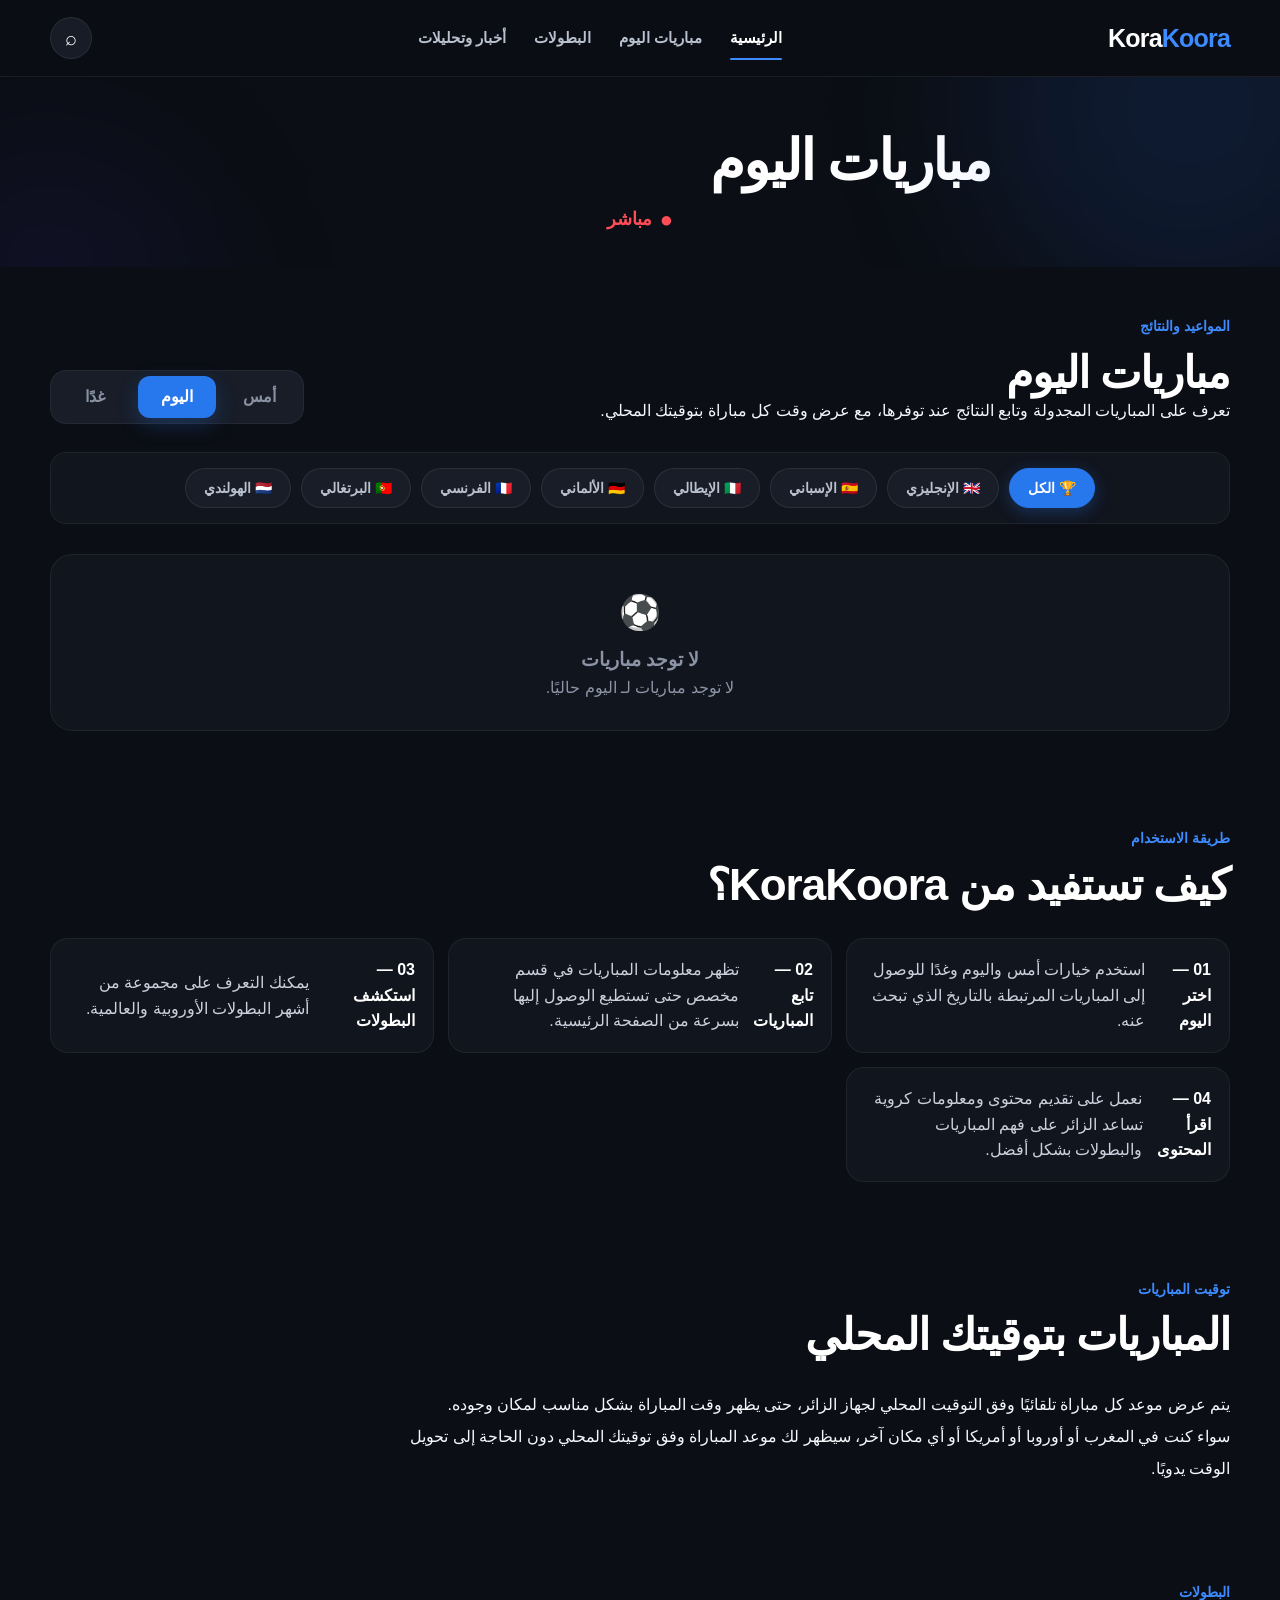
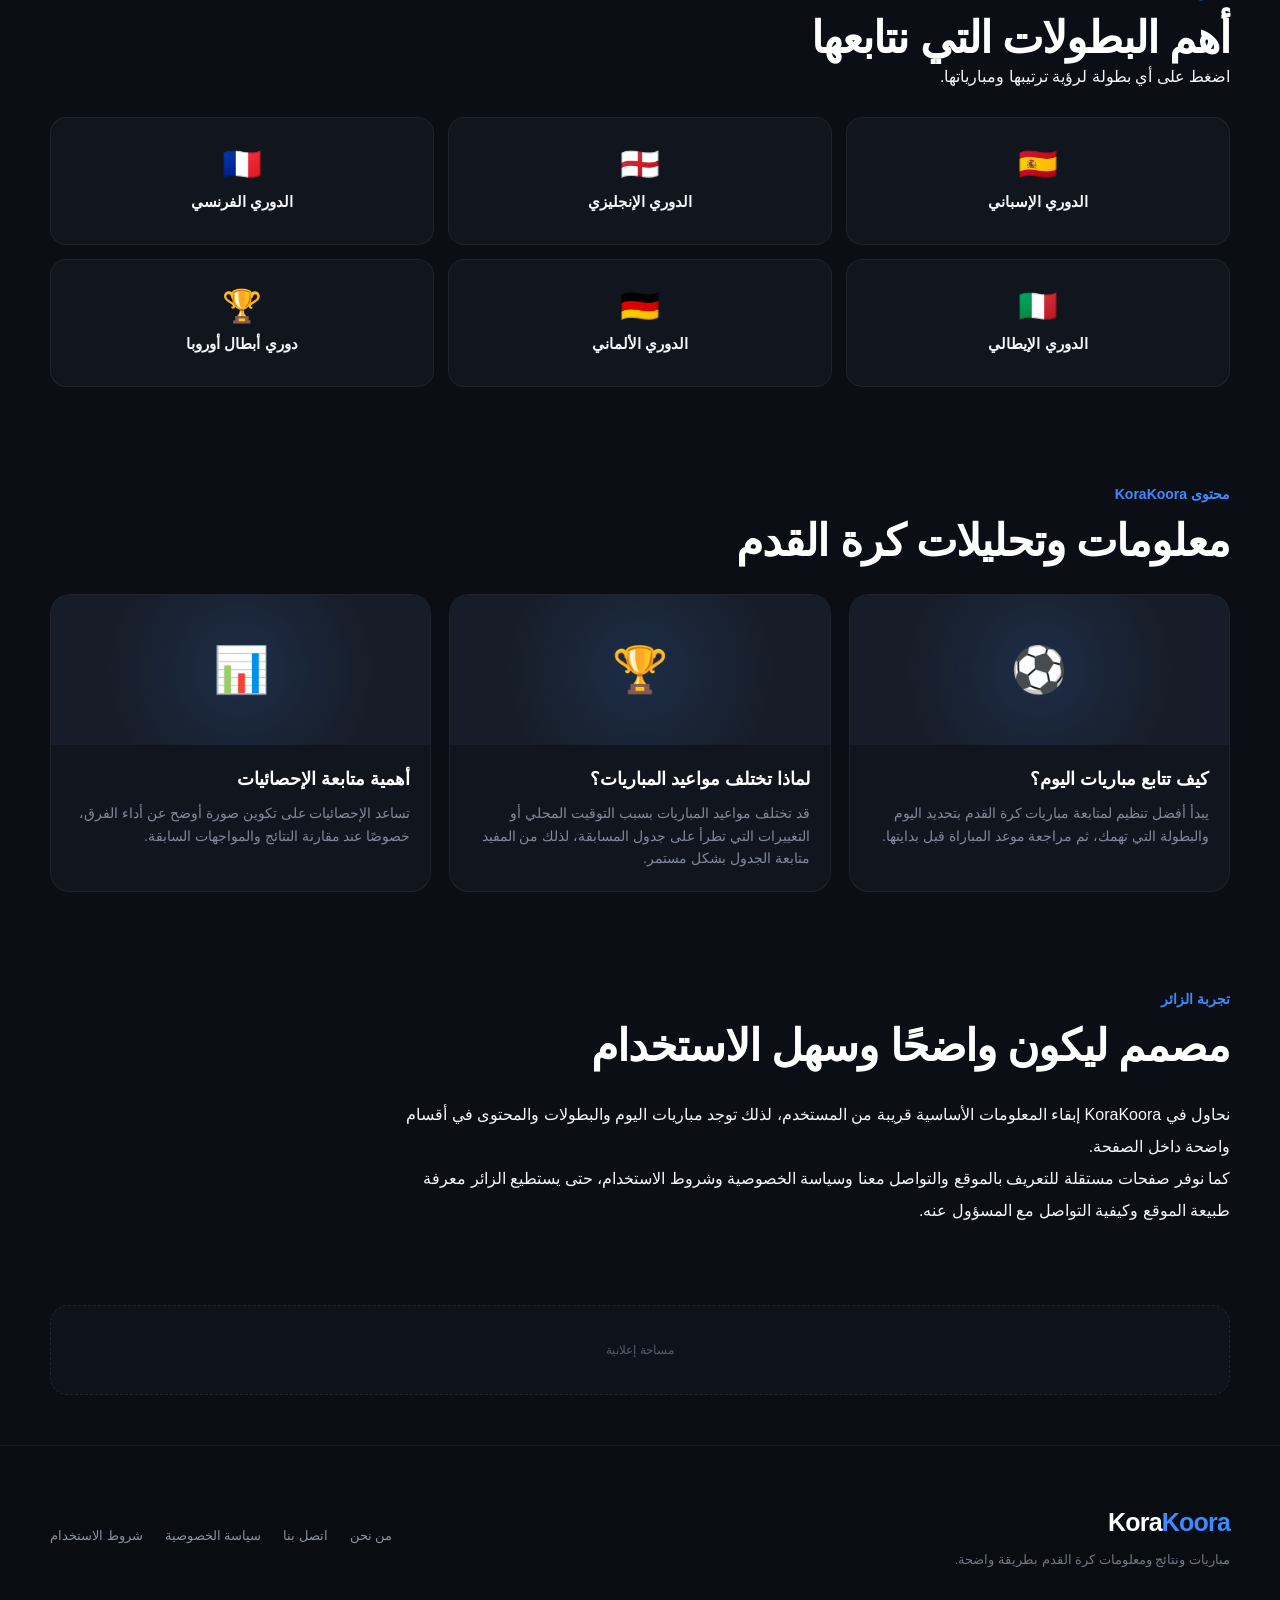
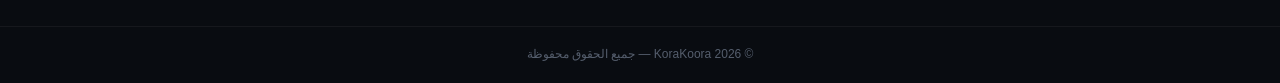
==== commit 2c76efaf: "Update index.html" ====
--- a/index.html
+++ b/index.html
@@ -122,42 +122,20 @@
 
 <main>
 
-<!-- ========================= HERO ========================= -->
-<section class="hero">
-  <div class="container hero-inner">
-    <div>
-      <p class="eyebrow">⚽ متابعة كرة القدم ببساطة</p>
-      <h1>مباريات اليوم<br><span>بتوقيتك المحلي</span></h1>
-      <p class="lead">تابع مواعيد مباريات كرة القدم ونتائجها بتوقيتك المحلي أينما كنت، مع عرض واضح ومناسب للهواتف.</p>
-      <a href="#matches" style="display:inline-block; margin-top:20px; padding:12px 22px; border-radius:8px; text-decoration:none; background:#2878ed; color:#fff; font-weight:bold;">📅 مشاهدة مباريات اليوم</a>
-    </div>
-    <div class="hero-card">
-      <div class="live-dot">● مباشر</div>
-      <strong>ماذا تجد في KoraKoora؟</strong>
-      <span>مواعيد المباريات والنتائج ومعلومات تساعدك على متابعة أهم مواجهات كرة القدم.</span>
+<!-- ========================= HERO (بسيط) ========================= -->
+<section class="hero" style="padding: 50px 0 30px;">
+  <div class="container" style="text-align: center;">
+    <h1 style="font-size: clamp(32px, 6vw, 56px); font-weight: 900; color: #ffffff; margin: 0 0 8px; line-height: 1.2;">
+      مباريات اليوم
+    </h1>
+    <div style="display: inline-flex; align-items: center; gap: 8px; font-size: 18px; font-weight: bold;">
+      <span style="color: #ff4d58; font-size: 22px;">●</span>
+      <span style="color: #ff4d58;">مباشر</span>
     </div>
   </div>
 </section>
 
 <div class="container">
-
-<!-- ========================= INTRODUCTION ========================= -->
-<section class="section">
-  <div class="section-head">
-    <div>
-      <p class="eyebrow">عن KoraKoora</p>
-      <h2>منصة بسيطة لعشاق كرة القدم</h2>
-    </div>
-  </div>
-  <div style="max-width:850px; line-height:2;">
-    <p>صُمم KoraKoora ليكون مكانًا بسيطًا وسهل الاستخدام للزائر الذي يريد معرفة مباريات كرة القدم دون الحاجة إلى البحث في عدة صفحات.</p>
-    <p>نركز على تقديم المعلومات بطريقة واضحة، مع الاهتمام بالمواعيد والنتائج والبطولات التي تهم متابعي كرة القدم في مختلف أنحاء العالم.</p>
-    <p>هدفنا هو تطوير الموقع تدريجيًا وإضافة معلومات مفيدة تساعد الزائر على معرفة ما يحدث في عالم كرة القدم بطريقة منظمة وسهلة القراءة.</p>
-  </div>
-</section>
-
-<!-- ========================= AD PLACEHOLDER ========================= -->
-<div class="ad-slot">مساحة إعلانية</div>
 
 <!-- ========================= MATCHES ========================= -->
 <section id="matches" class="section">
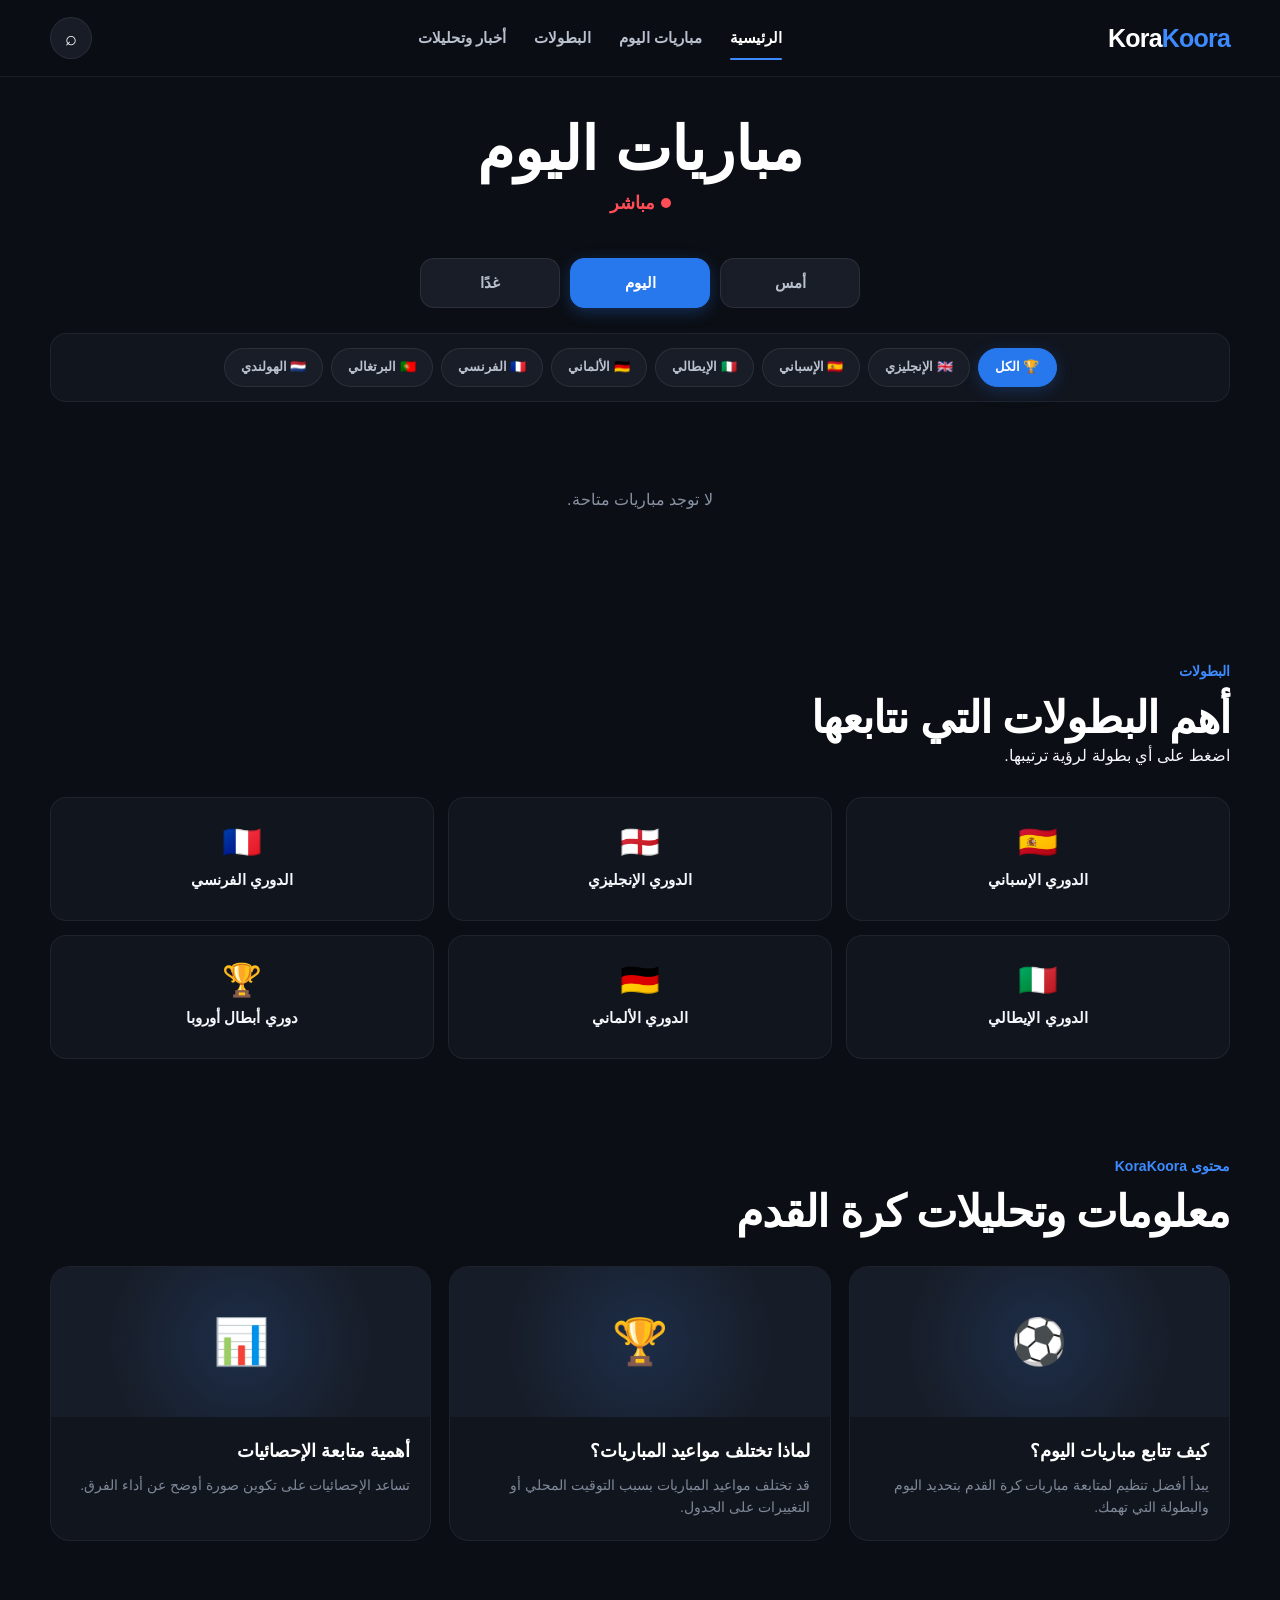
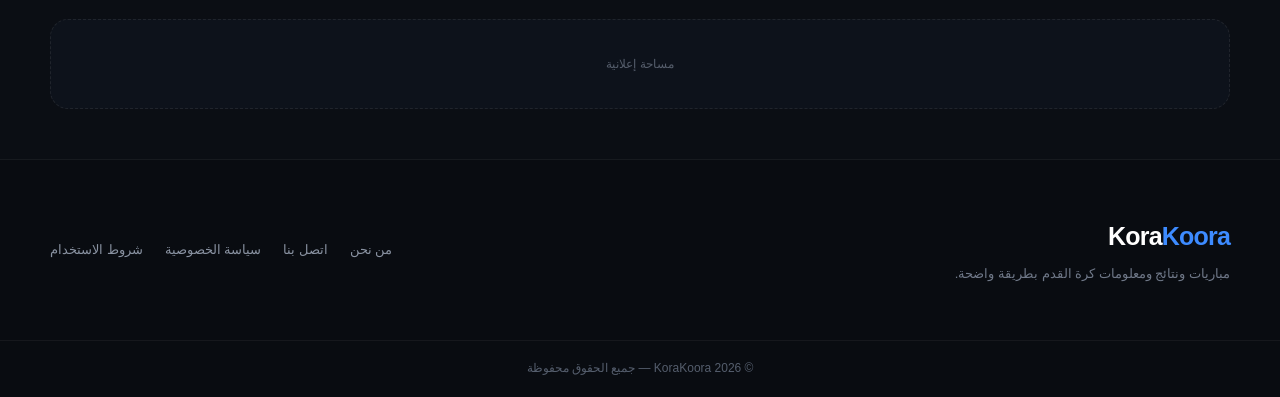
==== commit c508d5ce: "Update index.html" ====
--- a/index.html
+++ b/index.html
@@ -4,77 +4,274 @@
 <head>
   <meta charset="UTF-8">
   <meta name="viewport" content="width=device-width, initial-scale=1.0">
-  <meta name="description" content="KoraKoora منصة لمتابعة مباريات كرة القدم، المواعيد والنتائج بتوقيتك المحلي أينما كنت، مع معلومات عن أهم البطولات وأبرز المواجهات.">
+  <meta name="description" content="KoraKoora منصة لمتابعة مباريات كرة القدم، المواعيد والنتائج بتوقيتك المحلي أينما كنت.">
   <meta name="robots" content="index, follow">
   <meta name="theme-color" content="#111111">
-  <title>KoraKoora | مباريات اليوم بتوقيتك المحلي</title>
+  <title>KoraKoora | مباريات اليوم</title>
   <link rel="stylesheet" href="style.css">
 
   <style>
-    /* ===== أزرار تصفية البطولات ===== */
+    /* ===== Hero ===== */
+    .hero-simple {
+      padding: 40px 0 20px;
+      text-align: center;
+    }
+    .hero-simple h1 {
+      font-size: clamp(32px, 7vw, 60px);
+      font-weight: 900;
+      color: #ffffff;
+      margin: 0 0 6px;
+      line-height: 1.1;
+    }
+    .hero-simple .live-badge {
+      display: inline-flex;
+      align-items: center;
+      gap: 6px;
+      font-size: 18px;
+      font-weight: bold;
+      color: #ff4d58;
+    }
+    .hero-simple .live-badge::before {
+      content: "";
+      width: 10px;
+      height: 10px;
+      background: #ff4d58;
+      border-radius: 50%;
+      display: inline-block;
+      animation: pulse 1.5s infinite;
+    }
+    @keyframes pulse {
+      0%, 100% { opacity: 1; }
+      50% { opacity: 0.4; }
+    }
+
+    /* ===== Days Selector ===== */
+    .days-bar {
+      display: flex;
+      gap: 10px;
+      justify-content: center;
+      margin: 20px 0 25px;
+    }
+    .day-btn {
+      flex: 1;
+      max-width: 140px;
+      padding: 12px 20px;
+      border-radius: 14px;
+      border: 1px solid rgba(255,255,255,0.08);
+      background: #181d27;
+      color: #b9c0ce;
+      font-weight: bold;
+      font-size: 15px;
+      cursor: pointer;
+      transition: all 0.2s ease;
+      font-family: inherit;
+    }
+    .day-btn:hover {
+      background: #1b2230;
+      color: #fff;
+    }
+    .day-btn.active {
+      background: #2878ed;
+      color: #fff;
+      border-color: #2878ed;
+      box-shadow: 0 4px 16px rgba(40,120,237,0.3);
+    }
+
+    /* ===== League Filters ===== */
     .filters-container {
       display: flex;
-      gap: 10px;
+      gap: 8px;
       flex-wrap: wrap;
-      margin: 20px 0 30px;
-      padding: 15px 20px;
+      margin: 0 0 25px;
+      padding: 14px 16px;
       background: #11151e;
       border-radius: 16px;
       justify-content: center;
       border: 1px solid rgba(255,255,255,0.06);
     }
-
     .filter-btn {
-      padding: 8px 18px;
+      padding: 8px 16px;
       border: 1px solid rgba(255,255,255,0.08);
       border-radius: 25px;
       background: #181d27;
       cursor: pointer;
       font-weight: bold;
-      transition: all 0.3s ease;
+      transition: all 0.25s ease;
       color: #b9c0ce;
-      font-size: 14px;
+      font-size: 13px;
       font-family: inherit;
     }
-
     .filter-btn:hover {
       background: #1b2230;
       border-color: rgba(255,255,255,0.15);
-      color: #ffffff;
+      color: #fff;
       transform: scale(1.03);
     }
-
     .filter-btn.active {
       background: #2878ed;
+      color: #fff;
+      border-color: #2878ed;
+      box-shadow: 0 4px 16px rgba(40,120,237,0.25);
+    }
+
+    /* ===== League Card ===== */
+    .league-block {
+      margin-bottom: 28px;
+    }
+    .league-header {
+      display: flex;
+      align-items: center;
+      justify-content: space-between;
+      padding: 16px 20px;
+      background: #11151e;
+      border: 1px solid rgba(255,255,255,0.06);
+      border-radius: 16px;
+      margin-bottom: 12px;
+      text-decoration: none;
+      color: inherit;
+      transition: all 0.2s ease;
+    }
+    .league-header:hover {
+      background: #181d27;
+      border-color: rgba(61,139,255,0.2);
+      transform: translateY(-2px);
+    }
+    .league-header-info {
+      text-align: right;
+    }
+    .league-header-info strong {
+      display: block;
+      font-size: 18px;
       color: #ffffff;
-      border-color: #2878ed;
-      box-shadow: 0 4px 16px rgba(40, 120, 237, 0.3);
-    }
-
-    .filter-btn.active:hover {
-      background: #3d8bff;
-      border-color: #3d8bff;
-    }
-
-    @media (max-width: 600px) {
-      .filters-container {
-        gap: 8px;
-        padding: 12px 10px;
-      }
-      .filter-btn {
-        padding: 6px 12px;
-        font-size: 12px;
-      }
-    }
-
-    /* ===== بطولات قابلة للنقر ===== */
+      margin-bottom: 4px;
+    }
+    .league-header-info span {
+      font-size: 13px;
+      color: #8992a3;
+    }
+    .league-header-icon {
+      font-size: 28px;
+      width: 48px;
+      height: 48px;
+      display: flex;
+      align-items: center;
+      justify-content: center;
+      background: rgba(255,255,255,0.04);
+      border-radius: 14px;
+    }
+
+    /* ===== Match Card ===== */
+    .match-card {
+      background: #11151e;
+      border: 1px solid rgba(255,255,255,0.06);
+      border-radius: 18px;
+      padding: 20px 16px;
+      margin-bottom: 10px;
+      text-decoration: none;
+      color: inherit;
+      display: block;
+      transition: all 0.2s ease;
+    }
+    .match-card:hover {
+      background: #181d27;
+      border-color: rgba(61,139,255,0.15);
+      transform: translateY(-2px);
+      box-shadow: 0 8px 25px rgba(0,0,0,0.2);
+    }
+    .match-teams-row {
+      display: grid;
+      grid-template-columns: 1fr auto 1fr;
+      align-items: center;
+      gap: 12px;
+    }
+    .match-team-side {
+      display: flex;
+      flex-direction: column;
+      align-items: center;
+      gap: 8px;
+      text-align: center;
+    }
+    .match-team-side img {
+      width: 52px;
+      height: 52px;
+      object-fit: contain;
+      padding: 6px;
+      background: #181d27;
+      border: 1px solid rgba(255,255,255,0.06);
+      border-radius: 14px;
+    }
+    .match-team-side span {
+      font-size: 13px;
+      font-weight: bold;
+      color: #f5f7fb;
+      line-height: 1.3;
+    }
+    .match-center-info {
+      text-align: center;
+      min-width: 100px;
+    }
+    .match-time-big {
+      font-size: 28px;
+      font-weight: 900;
+      color: #ffffff;
+      font-variant-numeric: tabular-nums;
+      line-height: 1;
+    }
+    .match-score-big {
+      font-size: 26px;
+      font-weight: 900;
+      color: #ffffff;
+      line-height: 1;
+    }
+    .match-status-badge {
+      display: inline-block;
+      margin-top: 6px;
+      padding: 4px 12px;
+      border-radius: 999px;
+      font-size: 12px;
+      font-weight: bold;
+    }
+    .match-status-badge.live { color: #ff6b75; background: rgba(255,77,88,0.12); }
+    .match-status-badge.finished { color: #69d49a; background: rgba(66,203,133,0.11); }
+    .match-status-badge.upcoming { color: #3d8bff; background: rgba(61,139,255,0.12); }
+
+    .match-details-link {
+      text-align: center;
+      margin-top: 12px;
+      padding-top: 12px;
+      border-top: 1px solid rgba(255,255,255,0.05);
+      color: #737d8e;
+      font-size: 13px;
+      font-weight: bold;
+    }
+
+    .loading-box, .empty-box {
+      text-align: center;
+      padding: 60px 20px;
+      color: #8992a3;
+    }
+    .loader {
+      width: 36px;
+      height: 36px;
+      border: 3px solid rgba(255,255,255,0.1);
+      border-top-color: #3d8bff;
+      border-radius: 50%;
+      animation: spin .8s linear infinite;
+      margin: 0 auto 15px;
+    }
+    @keyframes spin { to { transform: rotate(360deg); } }
+
+    /* ===== Leagues Section (bottom) ===== */
+    .all-leagues-section {
+      margin-top: 40px;
+    }
     .league-grid a {
       display: flex;
       flex-direction: column;
       align-items: center;
       justify-content: center;
       gap: 10px;
-      padding: 30px 20px;
+      padding: 28px 16px;
       background: #11151e;
       border: 1px solid rgba(255,255,255,0.06);
       border-radius: 16px;
@@ -82,24 +279,25 @@
       text-decoration: none;
       color: inherit;
       transition: all 0.25s ease;
-      cursor: pointer;
-    }
-
+    }
     .league-grid a:hover {
       background: #181d27;
       border-color: rgba(61,139,255,0.25);
       transform: translateY(-4px);
       box-shadow: 0 12px 30px rgba(0,0,0,0.25);
     }
-
-    .league-grid a span {
-      font-size: 32px;
-      line-height: 1;
-    }
-
-    .league-grid a strong {
-      font-size: 15px;
-      color: #f5f7fb;
+    .league-grid a span { font-size: 32px; line-height: 1; }
+    .league-grid a strong { font-size: 15px; color: #f5f7fb; }
+
+    @media (max-width: 600px) {
+      .match-team-side img { width: 42px; height: 42px; }
+      .match-team-side span { font-size: 12px; }
+      .match-time-big { font-size: 22px; }
+      .match-score-big { font-size: 20px; }
+      .day-btn { font-size: 14px; padding: 10px 14px; }
+      .filter-btn { font-size: 12px; padding: 6px 12px; }
+      .league-header { padding: 14px 16px; }
+      .league-header-info strong { font-size: 16px; }
     }
   </style>
 </head>
@@ -122,105 +320,54 @@
 
 <main>
 
-<!-- ========================= HERO (بسيط) ========================= -->
-<section class="hero" style="padding: 50px 0 30px;">
-  <div class="container" style="text-align: center;">
-    <h1 style="font-size: clamp(32px, 6vw, 56px); font-weight: 900; color: #ffffff; margin: 0 0 8px; line-height: 1.2;">
-      مباريات اليوم
-    </h1>
-    <div style="display: inline-flex; align-items: center; gap: 8px; font-size: 18px; font-weight: bold;">
-      <span style="color: #ff4d58; font-size: 22px;">●</span>
-      <span style="color: #ff4d58;">مباشر</span>
+<!-- ========================= HERO ========================= -->
+<section class="hero-simple">
+  <div class="container">
+    <h1>مباريات اليوم</h1>
+    <div class="live-badge">مباشر</div>
+  </div>
+</section>
+
+<div class="container">
+
+<!-- ========================= DAY SELECTOR ========================= -->
+<div class="days-bar">
+  <button class="day-btn" id="yesterdayBtn">أمس</button>
+  <button class="day-btn active" id="todayBtn">اليوم</button>
+  <button class="day-btn" id="tomorrowBtn">غدًا</button>
+</div>
+
+<!-- ========================= LEAGUE FILTERS ========================= -->
+<div class="filters-container">
+  <button class="filter-btn active" data-league="all">🏆 الكل</button>
+  <button class="filter-btn" data-league="PL">🇬🇧 الإنجليزي</button>
+  <button class="filter-btn" data-league="PD">🇪🇸 الإسباني</button>
+  <button class="filter-btn" data-league="SA">🇮🇹 الإيطالي</button>
+  <button class="filter-btn" data-league="BL1">🇩🇪 الألماني</button>
+  <button class="filter-btn" data-league="FL1">🇫🇷 الفرنسي</button>
+  <button class="filter-btn" data-league="PPL">🇵🇹 البرتغالي</button>
+  <button class="filter-btn" data-league="DED">🇳🇱 الهولندي</button>
+</div>
+
+<!-- ========================= MATCHES BY LEAGUE ========================= -->
+<section id="matches">
+  <div id="matchesContainer">
+    <div class="loading-box">
+      <div class="loader"></div>
+      <p>جاري تحميل المباريات...</p>
     </div>
   </div>
 </section>
 
-<div class="container">
-
-<!-- ========================= MATCHES ========================= -->
-<section id="matches" class="section">
-  <div class="section-head">
-    <div>
-      <p class="eyebrow">المواعيد والنتائج</p>
-      <h2>مباريات اليوم</h2>
-      <p>تعرف على المباريات المجدولة وتابع النتائج عند توفرها، مع عرض وقت كل مباراة بتوقيتك المحلي.</p>
-    </div>
-    <div class="days">
-      <button id="yesterdayBtn">أمس</button>
-      <button id="todayBtn" class="selected">اليوم</button>
-      <button id="tomorrowBtn">غدًا</button>
-    </div>
-  </div>
-
-  <!-- ===== أزرار تصفية البطولات ===== -->
-  <div class="filters-container">
-    <button class="filter-btn active" data-league="all">🏆 الكل</button>
-    <button class="filter-btn" data-league="PL">🇬🇧 الإنجليزي</button>
-    <button class="filter-btn" data-league="PD">🇪🇸 الإسباني</button>
-    <button class="filter-btn" data-league="SA">🇮🇹 الإيطالي</button>
-    <button class="filter-btn" data-league="BL1">🇩🇪 الألماني</button>
-    <button class="filter-btn" data-league="FL1">🇫🇷 الفرنسي</button>
-    <button class="filter-btn" data-league="PPL">🇵🇹 البرتغالي</button>
-    <button class="filter-btn" data-league="DED">🇳🇱 الهولندي</button>
-  </div>
-
-  <div id="liveMatches">
-    <div class="empty">جاري تحميل المباريات...</div>
-  </div>
-</section>
-
-<!-- ========================= HOW IT WORKS ========================= -->
-<section class="section">
-  <div class="section-head">
-    <div>
-      <p class="eyebrow">طريقة الاستخدام</p>
-      <h2>كيف تستفيد من KoraKoora؟</h2>
-    </div>
-  </div>
-  <div class="league-grid">
-    <div>
-      <strong>01 — اختر اليوم</strong>
-      <p>استخدم خيارات أمس واليوم وغدًا للوصول إلى المباريات المرتبطة بالتاريخ الذي تبحث عنه.</p>
-    </div>
-    <div>
-      <strong>02 — تابع المباريات</strong>
-      <p>تظهر معلومات المباريات في قسم مخصص حتى تستطيع الوصول إليها بسرعة من الصفحة الرئيسية.</p>
-    </div>
-    <div>
-      <strong>03 — استكشف البطولات</strong>
-      <p>يمكنك التعرف على مجموعة من أشهر البطولات الأوروبية والعالمية.</p>
-    </div>
-    <div>
-      <strong>04 — اقرأ المحتوى</strong>
-      <p>نعمل على تقديم محتوى ومعلومات كروية تساعد الزائر على فهم المباريات والبطولات بشكل أفضل.</p>
-    </div>
-  </div>
-</section>
-
-<!-- ========================= TIMEZONE INFORMATION ========================= -->
-<section class="section">
-  <div class="section-head">
-    <div>
-      <p class="eyebrow">توقيت المباريات</p>
-      <h2>المباريات بتوقيتك المحلي</h2>
-    </div>
-  </div>
-  <div style="max-width:850px; line-height:2;">
-    <p>يتم عرض موعد كل مباراة تلقائيًا وفق التوقيت المحلي لجهاز الزائر، حتى يظهر وقت المباراة بشكل مناسب لمكان وجوده.</p>
-    <p>سواء كنت في المغرب أو أوروبا أو أمريكا أو أي مكان آخر، سيظهر لك موعد المباراة وفق توقيتك المحلي دون الحاجة إلى تحويل الوقت يدويًا.</p>
-  </div>
-</section>
-
-<!-- ========================= LEAGUES (قابلة للنقر) ========================= -->
-<section id="leagues" class="section">
+<!-- ========================= ALL LEAGUES (BOTTOM) ========================= -->
+<section id="leagues" class="section all-leagues-section">
   <div class="section-head">
     <div>
       <p class="eyebrow">البطولات</p>
       <h2>أهم البطولات التي نتابعها</h2>
-      <p>اضغط على أي بطولة لرؤية ترتيبها ومبارياتها.</p>
+      <p>اضغط على أي بطولة لرؤية ترتيبها.</p>
     </div>
   </div>
-
   <div class="league-grid">
     <a href="league.html?code=PD">
       <span>🇪🇸</span>
@@ -249,7 +396,7 @@
   </div>
 </section>
 
-<!-- ========================= ORIGINAL CONTENT ========================= -->
+<!-- ========================= NEWS ========================= -->
 <section id="news" class="section">
   <div class="section-head">
     <div>
@@ -261,36 +408,22 @@
     <article>
       <div class="news-image">⚽</div>
       <h3>كيف تتابع مباريات اليوم؟</h3>
-      <p>يبدأ أفضل تنظيم لمتابعة مباريات كرة القدم بتحديد اليوم والبطولة التي تهمك، ثم مراجعة موعد المباراة قبل بدايتها.</p>
+      <p>يبدأ أفضل تنظيم لمتابعة مباريات كرة القدم بتحديد اليوم والبطولة التي تهمك.</p>
     </article>
     <article>
       <div class="news-image">🏆</div>
       <h3>لماذا تختلف مواعيد المباريات؟</h3>
-      <p>قد تختلف مواعيد المباريات بسبب التوقيت المحلي أو التغييرات التي تطرأ على جدول المسابقة، لذلك من المفيد متابعة الجدول بشكل مستمر.</p>
+      <p>قد تختلف مواعيد المباريات بسبب التوقيت المحلي أو التغييرات على الجدول.</p>
     </article>
     <article>
       <div class="news-image">📊</div>
       <h3>أهمية متابعة الإحصائيات</h3>
-      <p>تساعد الإحصائيات على تكوين صورة أوضح عن أداء الفرق، خصوصًا عند مقارنة النتائج والمواجهات السابقة.</p>
+      <p>تساعد الإحصائيات على تكوين صورة أوضح عن أداء الفرق.</p>
     </article>
   </div>
 </section>
 
-<!-- ========================= USER EXPERIENCE ========================= -->
-<section class="section">
-  <div class="section-head">
-    <div>
-      <p class="eyebrow">تجربة الزائر</p>
-      <h2>مصمم ليكون واضحًا وسهل الاستخدام</h2>
-    </div>
-  </div>
-  <div style="max-width:850px; line-height:2;">
-    <p>نحاول في KoraKoora إبقاء المعلومات الأساسية قريبة من المستخدم، لذلك توجد مباريات اليوم والبطولات والمحتوى في أقسام واضحة داخل الصفحة.</p>
-    <p>كما نوفر صفحات مستقلة للتعريف بالموقع والتواصل معنا وسياسة الخصوصية وشروط الاستخدام، حتى يستطيع الزائر معرفة طبيعة الموقع وكيفية التواصل مع المسؤول عنه.</p>
-  </div>
-</section>
-
-<!-- ========================= FINAL AD PLACEHOLDER ========================= -->
+<!-- ========================= AD ========================= -->
 <div class="ad-slot">مساحة إعلانية</div>
 
 </div>
@@ -314,7 +447,291 @@
 </footer>
 
 <!-- ========================= JAVASCRIPT ========================= -->
-<script src="app.js"></script>
+<script>
+const API_FILE = "data/matches.json";
+
+/* ===== المنطقة الزمنية ===== */
+function getUserTimeZone() {
+  try { return Intl.DateTimeFormat().resolvedOptions().timeZone || "UTC"; }
+  catch { return "UTC"; }
+}
+
+function formatTime(utc) {
+  if (!utc) return "--:--";
+  try {
+    return new Intl.DateTimeFormat("ar-MA", {
+      hour: "2-digit", minute: "2-digit", hour12: false,
+      timeZone: getUserTimeZone()
+    }).format(new Date(utc));
+  } catch { return "--:--"; }
+}
+
+/* ===== أسماء البطولات ===== */
+const LEAGUE_NAMES = {
+  "Premier League": "الدوري الإنجليزي",
+  "English Premier League": "الدوري الإنجليزي",
+  "Primera Division": "الدوري الإسباني",
+  "La Liga": "الدوري الإسباني",
+  "Serie A": "الدوري الإيطالي",
+  "Bundesliga": "الدوري الألماني",
+  "Ligue 1": "الدوري الفرنسي",
+  "Primeira Liga": "الدوري البرتغالي",
+  "Eredivisie": "الدوري الهولندي",
+  "UEFA Champions League": "دوري أبطال أوروبا",
+  "Champions League": "دوري أبطال أوروبا",
+  "UEFA Europa League": "الدوري الأوروبي",
+  "Europa League": "الدوري الأوروبي",
+  "UEFA Conference League": "دوري المؤتمر الأوروبي",
+  "Conference League": "دوري المؤتمر الأوروبي",
+  "Saudi Pro League": "الدوري السعودي",
+  "Saudi Professional League": "الدوري السعودي",
+  "Botola Pro": "الدوري المغربي",
+  "Botola": "الدوري المغربي",
+  "Egyptian Premier League": "الدوري المصري",
+  "Premier League Egypt": "الدوري المصري",
+  "Liga MX": "الدوري المكسيكي",
+  "MLS": "الدوري الأمريكي",
+  "Major League Soccer": "الدوري الأمريكي",
+  "Brasileirão": "الدوري البرازيلي",
+  "Brazilian Serie A": "الدوري البرازيلي",
+  "J1 League": "الدوري الياباني",
+  "J.League": "الدوري الياباني",
+  "K League 1": "الدوري الكوري",
+  "UAE Pro League": "الدوري الإماراتي",
+  "Qatar Stars League": "الدوري القطري",
+  "A-League": "الدوري الأسترالي",
+  "A-League Men": "الدوري الأسترالي"
+};
+
+const LEAGUE_CODES = {
+  "Premier League": "PL", "English Premier League": "PL",
+  "Primera Division": "PD", "La Liga": "PD",
+  "Serie A": "SA",
+  "Bundesliga": "BL1",
+  "Ligue 1": "FL1",
+  "Primeira Liga": "PPL",
+  "Eredivisie": "DED",
+  "UEFA Champions League": "CL", "Champions League": "CL",
+  "UEFA Europa League": "EL", "Europa League": "EL",
+  "UEFA Conference League": "ECL", "Conference League": "ECL"
+};
+
+function getCompetitionName(match) {
+  const comp = match.competition;
+  if (!comp) return "بطولة";
+  let name = "";
+  if (typeof comp === "object") name = comp.name || comp.code || "";
+  else name = comp;
+  return LEAGUE_NAMES[name] || name;
+}
+
+function getCompetitionCode(match) {
+  const comp = match.competition;
+  if (!comp) return "";
+  let name = "";
+  if (typeof comp === "object") name = comp.name || comp.code || "";
+  else name = comp;
+  return LEAGUE_CODES[name] || "";
+}
+
+/* ===== الفريق ===== */
+function getTeam(t) {
+  if (!t) return { name: "فريق", logo: "" };
+  return {
+    name: t.name || t.shortName || t.tla || "فريق",
+    logo: t.crest || t.logo || t.image || ""
+  };
+}
+
+/* ===== الحالة ===== */
+function getStatus(match) {
+  const s = String(match.status || "").toUpperCase();
+  const live = ["LIVE","IN_PLAY","PAUSED","1H","2H","HT","ET","P"];
+  if (live.includes(s)) return { cls: "live", text: "🔴 مباشر" };
+  if (s === "FINISHED") return { cls: "finished", text: "✓ انتهت" };
+  if (s === "POSTPONED") return { cls: "upcoming", text: "⚠️ تأجلت" };
+  if (s === "CANCELLED") return { cls: "upcoming", text: "⚠️ ألغيت" };
+  return { cls: "upcoming", text: "🕐 لم تبدأ" };
+}
+
+function getScore(match) {
+  const sc = match.score || {};
+  const ft = sc.fullTime || {};
+  return { home: ft.home ?? match.homeScore ?? null, away: ft.away ?? match.awayScore ?? null };
+}
+
+/* ===== Render Match Card ===== */
+function renderMatchCard(match) {
+  const home = getTeam(match.home);
+  const away = getTeam(match.away);
+  const score = getScore(match);
+  const status = getStatus(match);
+  const isFinished = status.cls === "finished";
+  const isLive = status.cls === "live";
+
+  const center = (isFinished || isLive)
+    ? `<div class="match-score-big">${score.home ?? "-"} - ${score.away ?? "-"}</div>`
+    : `<div class="match-time-big">${formatTime(match.utcDate)}</div>`;
+
+  return `
+    <a href="match.html?id=${match.id}" class="match-card">
+      <div class="match-teams-row">
+        <div class="match-team-side">
+          ${home.logo ? `<img src="${home.logo}" alt="" onerror="this.style.display='none'">` : ""}
+          <span>${home.name}</span>
+        </div>
+        <div class="match-center-info">
+          ${center}
+          <div class="match-status-badge ${status.cls}">${status.text}</div>
+        </div>
+        <div class="match-team-side">
+          ${away.logo ? `<img src="${away.logo}" alt="" onerror="this.style.display='none'">` : ""}
+          <span>${away.name}</span>
+        </div>
+      </div>
+      <div class="match-details-link">اضغط للتفاصيل</div>
+    </a>
+  `;
+}
+
+/* ===== Render League Block ===== */
+function renderLeagueBlock(leagueName, code, matches) {
+  return `
+    <div class="league-block" data-league="${code}">
+      <a href="league.html?code=${code}" class="league-header">
+        <div class="league-header-info">
+          <strong>${leagueName}</strong>
+          <span>${matches.length} مباريات</span>
+        </div>
+        <div class="league-header-icon">🏆</div>
+      </a>
+      ${matches.map(renderMatchCard).join("")}
+    </div>
+  `;
+}
+
+/* ===== Group Matches by League ===== */
+function groupByLeague(matches) {
+  const groups = {};
+  matches.forEach(m => {
+    const name = getCompetitionName(m);
+    const code = getCompetitionCode(m);
+    if (!groups[name]) groups[name] = { code: code || "", matches: [] };
+    groups[name].matches.push(m);
+  });
+  return groups;
+}
+
+/* ===== Filter State ===== */
+let currentDay = "today";
+let currentFilter = "all";
+let allMatches = [];
+
+/* ===== Load Matches ===== */
+async function loadMatches() {
+  const container = document.querySelector("#matchesContainer");
+  container.innerHTML = `
+    <div class="loading-box">
+      <div class="loader"></div>
+      <p>جاري تحميل المباريات...</p>
+    </div>
+  `;
+
+  try {
+    const response = await fetch(`${API_FILE}?v=${Date.now()}`, { cache: "no-store" });
+    if (!response.ok) throw new Error("HTTP " + response.status);
+    const data = await response.json();
+    allMatches = Array.isArray(data.matches) ? data.matches : [];
+    renderMatches();
+  } catch (error) {
+    console.error(error);
+    container.innerHTML = `<div class="empty-box">تعذر تحميل المباريات. حاول مرة أخرى.</div>`;
+  }
+}
+
+/* ===== Render ===== */
+function renderMatches() {
+  const container = document.querySelector("#matchesContainer");
+
+  /* فلترة حسب اليوم */
+  let filtered = [...allMatches];
+  const now = new Date();
+  const todayStr = now.toISOString().split("T")[0];
+
+  if (currentDay === "today") {
+    filtered = filtered.filter(m => {
+      if (!m.utcDate) return false;
+      const d = new Date(m.utcDate).toISOString().split("T")[0];
+      return d === todayStr;
+    });
+  } else if (currentDay === "yesterday") {
+    const y = new Date(now); y.setDate(y.getDate() - 1);
+    const yStr = y.toISOString().split("T")[0];
+    filtered = filtered.filter(m => {
+      if (!m.utcDate) return false;
+      return new Date(m.utcDate).toISOString().split("T")[0] === yStr;
+    });
+  } else if (currentDay === "tomorrow") {
+    const t = new Date(now); t.setDate(t.getDate() + 1);
+    const tStr = t.toISOString().split("T")[0];
+    filtered = filtered.filter(m => {
+      if (!m.utcDate) return false;
+      return new Date(m.utcDate).toISOString().split("T")[0] === tStr;
+    });
+  }
+
+  /* فلترة حسب البطولة */
+  if (currentFilter !== "all") {
+    filtered = filtered.filter(m => getCompetitionCode(m) === currentFilter);
+  }
+
+  if (!filtered.length) {
+    container.innerHTML = `<div class="empty-box">لا توجد مباريات متاحة.</div>`;
+    return;
+  }
+
+  /* ترتيب: مباشر أولاً */
+  const liveStatuses = ["LIVE","IN_PLAY","PAUSED","1H","2H","HT","ET","P"];
+  filtered.sort((a, b) => {
+    const aLive = liveStatuses.includes(String(a.status).toUpperCase()) ? 0 : 1;
+    const bLive = liveStatuses.includes(String(b.status).toUpperCase()) ? 0 : 1;
+    if (aLive !== bLive) return aLive - bLive;
+    return new Date(a.utcDate || 0) - new Date(b.utcDate || 0);
+  });
+
+  /* تجميع حسب البطولة */
+  const groups = groupByLeague(filtered);
+
+  container.innerHTML = Object.entries(groups).map(([name, data]) => {
+    return renderLeagueBlock(name, data.code, data.matches);
+  }).join("");
+}
+
+/* ===== Day Buttons ===== */
+document.querySelectorAll(".day-btn").forEach(btn => {
+  btn.addEventListener("click", () => {
+    document.querySelectorAll(".day-btn").forEach(b => b.classList.remove("active"));
+    btn.classList.add("active");
+    if (btn.id === "yesterdayBtn") currentDay = "yesterday";
+    else if (btn.id === "todayBtn") currentDay = "today";
+    else if (btn.id === "tomorrowBtn") currentDay = "tomorrow";
+    renderMatches();
+  });
+});
+
+/* ===== Filter Buttons ===== */
+document.querySelectorAll(".filter-btn").forEach(btn => {
+  btn.addEventListener("click", () => {
+    document.querySelectorAll(".filter-btn").forEach(b => b.classList.remove("active"));
+    btn.classList.add("active");
+    currentFilter = btn.dataset.league;
+    renderMatches();
+  });
+});
+
+/* ===== Init ===== */
+loadMatches();
+</script>
 
 </body>
 </html>
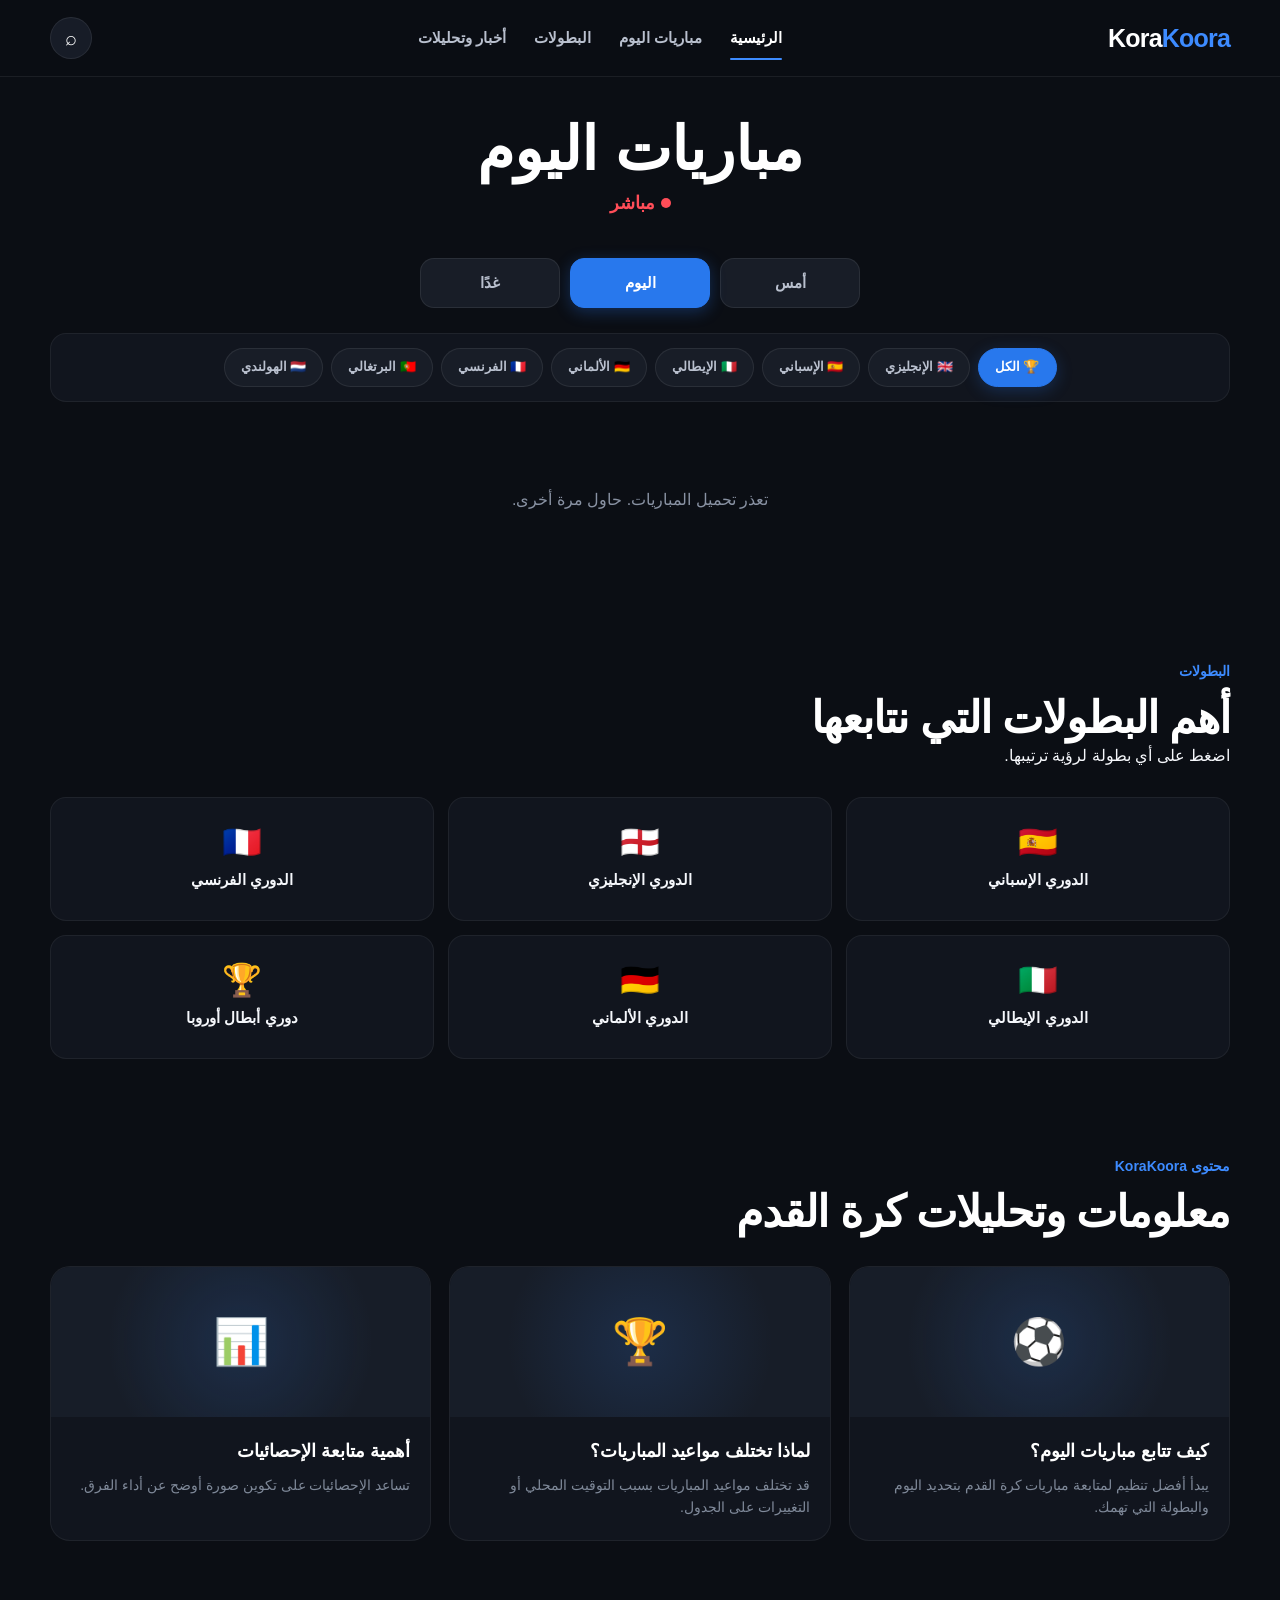
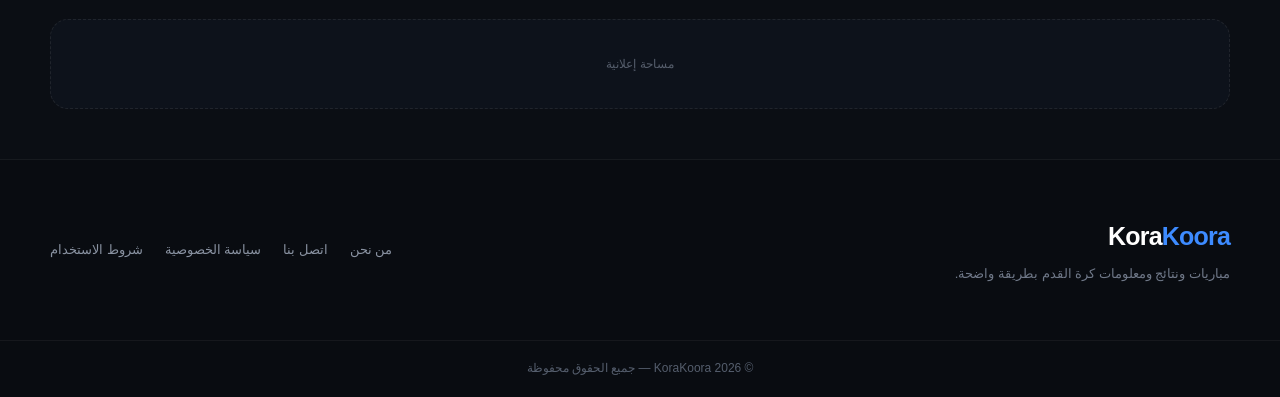
==== commit e62e96be: "Update index.html" ====
--- a/index.html
+++ b/index.html
@@ -1,4 +1,4 @@
-<!doctype html>
+<!DOCTYPE html>
 <html lang="ar" dir="rtl">
 
 <head>
@@ -11,289 +11,75 @@
   <link rel="stylesheet" href="style.css">
 
   <style>
-    /* ===== Hero ===== */
-    .hero-simple {
-      padding: 40px 0 20px;
-      text-align: center;
-    }
-    .hero-simple h1 {
-      font-size: clamp(32px, 7vw, 60px);
-      font-weight: 900;
-      color: #ffffff;
-      margin: 0 0 6px;
-      line-height: 1.1;
-    }
-    .hero-simple .live-badge {
-      display: inline-flex;
-      align-items: center;
-      gap: 6px;
-      font-size: 18px;
-      font-weight: bold;
-      color: #ff4d58;
-    }
-    .hero-simple .live-badge::before {
-      content: "";
-      width: 10px;
-      height: 10px;
-      background: #ff4d58;
-      border-radius: 50%;
-      display: inline-block;
-      animation: pulse 1.5s infinite;
-    }
-    @keyframes pulse {
-      0%, 100% { opacity: 1; }
-      50% { opacity: 0.4; }
-    }
-
-    /* ===== Days Selector ===== */
-    .days-bar {
-      display: flex;
-      gap: 10px;
-      justify-content: center;
-      margin: 20px 0 25px;
-    }
-    .day-btn {
-      flex: 1;
-      max-width: 140px;
-      padding: 12px 20px;
-      border-radius: 14px;
-      border: 1px solid rgba(255,255,255,0.08);
-      background: #181d27;
-      color: #b9c0ce;
-      font-weight: bold;
-      font-size: 15px;
-      cursor: pointer;
-      transition: all 0.2s ease;
-      font-family: inherit;
-    }
-    .day-btn:hover {
-      background: #1b2230;
-      color: #fff;
-    }
-    .day-btn.active {
-      background: #2878ed;
-      color: #fff;
-      border-color: #2878ed;
-      box-shadow: 0 4px 16px rgba(40,120,237,0.3);
-    }
-
-    /* ===== League Filters ===== */
-    .filters-container {
-      display: flex;
-      gap: 8px;
-      flex-wrap: wrap;
-      margin: 0 0 25px;
-      padding: 14px 16px;
-      background: #11151e;
-      border-radius: 16px;
-      justify-content: center;
-      border: 1px solid rgba(255,255,255,0.06);
-    }
-    .filter-btn {
-      padding: 8px 16px;
-      border: 1px solid rgba(255,255,255,0.08);
-      border-radius: 25px;
-      background: #181d27;
-      cursor: pointer;
-      font-weight: bold;
-      transition: all 0.25s ease;
-      color: #b9c0ce;
-      font-size: 13px;
-      font-family: inherit;
-    }
-    .filter-btn:hover {
-      background: #1b2230;
-      border-color: rgba(255,255,255,0.15);
-      color: #fff;
-      transform: scale(1.03);
-    }
-    .filter-btn.active {
-      background: #2878ed;
-      color: #fff;
-      border-color: #2878ed;
-      box-shadow: 0 4px 16px rgba(40,120,237,0.25);
-    }
-
-    /* ===== League Card ===== */
-    .league-block {
-      margin-bottom: 28px;
-    }
-    .league-header {
-      display: flex;
-      align-items: center;
-      justify-content: space-between;
-      padding: 16px 20px;
-      background: #11151e;
-      border: 1px solid rgba(255,255,255,0.06);
-      border-radius: 16px;
-      margin-bottom: 12px;
-      text-decoration: none;
-      color: inherit;
-      transition: all 0.2s ease;
-    }
-    .league-header:hover {
-      background: #181d27;
-      border-color: rgba(61,139,255,0.2);
-      transform: translateY(-2px);
-    }
-    .league-header-info {
-      text-align: right;
-    }
-    .league-header-info strong {
-      display: block;
-      font-size: 18px;
-      color: #ffffff;
-      margin-bottom: 4px;
-    }
-    .league-header-info span {
-      font-size: 13px;
-      color: #8992a3;
-    }
-    .league-header-icon {
-      font-size: 28px;
-      width: 48px;
-      height: 48px;
-      display: flex;
-      align-items: center;
-      justify-content: center;
-      background: rgba(255,255,255,0.04);
-      border-radius: 14px;
-    }
-
-    /* ===== Match Card ===== */
-    .match-card {
-      background: #11151e;
-      border: 1px solid rgba(255,255,255,0.06);
-      border-radius: 18px;
-      padding: 20px 16px;
-      margin-bottom: 10px;
-      text-decoration: none;
-      color: inherit;
-      display: block;
-      transition: all 0.2s ease;
-    }
-    .match-card:hover {
-      background: #181d27;
-      border-color: rgba(61,139,255,0.15);
-      transform: translateY(-2px);
-      box-shadow: 0 8px 25px rgba(0,0,0,0.2);
-    }
-    .match-teams-row {
-      display: grid;
-      grid-template-columns: 1fr auto 1fr;
-      align-items: center;
-      gap: 12px;
-    }
-    .match-team-side {
-      display: flex;
-      flex-direction: column;
-      align-items: center;
-      gap: 8px;
-      text-align: center;
-    }
-    .match-team-side img {
-      width: 52px;
-      height: 52px;
-      object-fit: contain;
-      padding: 6px;
-      background: #181d27;
-      border: 1px solid rgba(255,255,255,0.06);
-      border-radius: 14px;
-    }
-    .match-team-side span {
-      font-size: 13px;
-      font-weight: bold;
-      color: #f5f7fb;
-      line-height: 1.3;
-    }
-    .match-center-info {
-      text-align: center;
-      min-width: 100px;
-    }
-    .match-time-big {
-      font-size: 28px;
-      font-weight: 900;
-      color: #ffffff;
-      font-variant-numeric: tabular-nums;
-      line-height: 1;
-    }
-    .match-score-big {
-      font-size: 26px;
-      font-weight: 900;
-      color: #ffffff;
-      line-height: 1;
-    }
-    .match-status-badge {
-      display: inline-block;
-      margin-top: 6px;
-      padding: 4px 12px;
-      border-radius: 999px;
-      font-size: 12px;
-      font-weight: bold;
-    }
+    .hero-simple { padding: 40px 0 20px; text-align: center; }
+    .hero-simple h1 { font-size: clamp(32px, 7vw, 60px); font-weight: 900; color: #ffffff; margin: 0 0 6px; line-height: 1.1; }
+    .hero-simple .live-badge { display: inline-flex; align-items: center; gap: 6px; font-size: 18px; font-weight: bold; color: #ff4d58; }
+    .hero-simple .live-badge::before { content: ""; width: 10px; height: 10px; background: #ff4d58; border-radius: 50%; display: inline-block; animation: pulse 1.5s infinite; }
+    @keyframes pulse { 0%, 100% { opacity: 1; } 50% { opacity: 0.4; } }
+
+    .days-bar { display: flex; gap: 10px; justify-content: center; margin: 20px 0 25px; }
+    .day-btn { flex: 1; max-width: 140px; padding: 12px 20px; border-radius: 14px; border: 1px solid rgba(255,255,255,0.08); background: #181d27; color: #b9c0ce; font-weight: bold; font-size: 15px; cursor: pointer; transition: all 0.2s ease; font-family: inherit; }
+    .day-btn:hover { background: #1b2230; color: #fff; }
+    .day-btn.active { background: #2878ed; color: #fff; border-color: #2878ed; box-shadow: 0 4px 16px rgba(40,120,237,0.3); }
+
+    .filters-container { display: flex; gap: 8px; flex-wrap: wrap; margin: 0 0 25px; padding: 14px 16px; background: #11151e; border-radius: 16px; justify-content: center; border: 1px solid rgba(255,255,255,0.06); }
+    .filter-btn { padding: 8px 16px; border: 1px solid rgba(255,255,255,0.08); border-radius: 25px; background: #181d27; cursor: pointer; font-weight: bold; transition: all 0.25s ease; color: #b9c0ce; font-size: 13px; font-family: inherit; }
+    .filter-btn:hover { background: #1b2230; border-color: rgba(255,255,255,0.15); color: #fff; transform: scale(1.03); }
+    .filter-btn.active { background: #2878ed; color: #fff; border-color: #2878ed; box-shadow: 0 4px 16px rgba(40,120,237,0.25); }
+
+    .league-block { margin-bottom: 28px; }
+    .league-header { display: flex; align-items: center; justify-content: space-between; padding: 16px 20px; background: #11151e; border: 1px solid rgba(255,255,255,0.06); border-radius: 16px; margin-bottom: 12px; text-decoration: none; color: inherit; transition: all 0.2s ease; }
+    .league-header:hover { background: #181d27; border-color: rgba(61,139,255,0.2); transform: translateY(-2px); }
+    .league-header-info { text-align: right; }
+    .league-header-info strong { display: block; font-size: 18px; color: #ffffff; margin-bottom: 4px; }
+    .league-header-info span { font-size: 13px; color: #8992a3; }
+    .league-header-icon { font-size: 28px; width: 48px; height: 48px; display: flex; align-items: center; justify-content: center; background: rgba(255,255,255,0.04); border-radius: 14px; }
+
+    .match-card { background: #11151e; border: 1px solid rgba(255,255,255,0.06); border-radius: 18px; padding: 20px 16px; margin-bottom: 10px; text-decoration: none; color: inherit; display: block; transition: all 0.2s ease; }
+    .match-card:hover { background: #181d27; border-color: rgba(61,139,255,0.15); transform: translateY(-2px); box-shadow: 0 8px 25px rgba(0,0,0,0.2); }
+    .match-teams-row { display: grid; grid-template-columns: 1fr auto 1fr; align-items: center; gap: 12px; }
+    .match-team-side { display: flex; flex-direction: column; align-items: center; gap: 8px; text-align: center; }
+    .match-team-side img { width: 52px; height: 52px; object-fit: contain; padding: 6px; background: #181d27; border: 1px solid rgba(255,255,255,0.06); border-radius: 14px; }
+    .match-team-side span { font-size: 13px; font-weight: bold; color: #f5f7fb; line-height: 1.3; }
+    .match-center-info { text-align: center; min-width: 100px; }
+    .match-time-big { font-size: 28px; font-weight: 900; color: #ffffff; font-variant-numeric: tabular-nums; line-height: 1; }
+    .match-score-big { font-size: 26px; font-weight: 900; color: #ffffff; line-height: 1; }
+    .match-status-badge { display: inline-block; margin-top: 6px; padding: 4px 12px; border-radius: 999px; font-size: 12px; font-weight: bold; }
     .match-status-badge.live { color: #ff6b75; background: rgba(255,77,88,0.12); }
     .match-status-badge.finished { color: #69d49a; background: rgba(66,203,133,0.11); }
     .match-status-badge.upcoming { color: #3d8bff; background: rgba(61,139,255,0.12); }
 
-    .match-details-link {
-      text-align: center;
-      margin-top: 12px;
-      padding-top: 12px;
-      border-top: 1px solid rgba(255,255,255,0.05);
-      color: #737d8e;
-      font-size: 13px;
-      font-weight: bold;
-    }
-
-    .loading-box, .empty-box {
-      text-align: center;
-      padding: 60px 20px;
-      color: #8992a3;
-    }
-    .loader {
-      width: 36px;
-      height: 36px;
-      border: 3px solid rgba(255,255,255,0.1);
-      border-top-color: #3d8bff;
-      border-radius: 50%;
-      animation: spin .8s linear infinite;
-      margin: 0 auto 15px;
-    }
+    .match-details-link { text-align: center; margin-top: 12px; padding-top: 12px; border-top: 1px solid rgba(255,255,255,0.05); color: #737d8e; font-size: 13px; font-weight: bold; }
+
+    .loading-box, .empty-box { text-align: center; padding: 60px 20px; color: #8992a3; }
+    .loader { width: 36px; height: 36px; border: 3px solid rgba(255,255,255,0.1); border-top-color: #3d8bff; border-radius: 50%; animation: spin .8s linear infinite; margin: 0 auto 15px; }
     @keyframes spin { to { transform: rotate(360deg); } }
 
-    /* ===== Leagues Section (bottom) ===== */
-    .all-leagues-section {
-      margin-top: 40px;
-    }
-    .league-grid a {
-      display: flex;
-      flex-direction: column;
-      align-items: center;
-      justify-content: center;
-      gap: 10px;
-      padding: 28px 16px;
-      background: #11151e;
-      border: 1px solid rgba(255,255,255,0.06);
-      border-radius: 16px;
-      text-align: center;
-      text-decoration: none;
-      color: inherit;
-      transition: all 0.25s ease;
-    }
-    .league-grid a:hover {
-      background: #181d27;
-      border-color: rgba(61,139,255,0.25);
-      transform: translateY(-4px);
-      box-shadow: 0 12px 30px rgba(0,0,0,0.25);
-    }
+    .all-leagues-section { margin-top: 40px; }
+    .league-grid a { display: flex; flex-direction: column; align-items: center; justify-content: center; gap: 10px; padding: 28px 16px; background: #11151e; border: 1px solid rgba(255,255,255,0.06); border-radius: 16px; text-align: center; text-decoration: none; color: inherit; transition: all 0.25s ease; }
+    .league-grid a:hover { background: #181d27; border-color: rgba(61,139,255,0.25); transform: translateY(-4px); box-shadow: 0 12px 30px rgba(0,0,0,0.25); }
     .league-grid a span { font-size: 32px; line-height: 1; }
     .league-grid a strong { font-size: 15px; color: #f5f7fb; }
+
+    .search-overlay { position: fixed; inset: 0; background: rgba(0,0,0,0.7); backdrop-filter: blur(8px); z-index: 200; display: none; align-items: flex-start; justify-content: center; padding-top: 100px; }
+    .search-overlay.open { display: flex; }
+    .search-box { background: #11151e; border: 1px solid rgba(255,255,255,0.1); border-radius: 20px; padding: 24px; width: 90%; max-width: 500px; box-shadow: 0 20px 60px rgba(0,0,0,0.5); }
+    .search-box input { width: 100%; padding: 14px 18px; border-radius: 12px; border: 1px solid rgba(255,255,255,0.1); background: #181d27; color: #fff; font-size: 16px; font-family: inherit; outline: none; }
+    .search-box input::placeholder { color: #737d8e; }
+    .search-box input:focus { border-color: #3d8bff; }
+    .search-results { margin-top: 16px; max-height: 300px; overflow-y: auto; }
+    .search-result-item { display: flex; align-items: center; gap: 12px; padding: 12px; border-radius: 10px; cursor: pointer; transition: background 0.2s; text-decoration: none; color: inherit; }
+    .search-result-item:hover { background: rgba(255,255,255,0.05); }
+    .search-result-item img { width: 32px; height: 32px; object-fit: contain; }
+    .search-result-item span { font-size: 14px; font-weight: 600; color: #f5f7fb; }
+    .search-close { position: absolute; top: 20px; left: 20px; background: #181d27; border: 1px solid rgba(255,255,255,0.1); color: #fff; width: 40px; height: 40px; border-radius: 10px; font-size: 20px; cursor: pointer; }
 
     @media (max-width: 600px) {
       .match-team-side img { width: 42px; height: 42px; }
       .match-team-side span { font-size: 12px; }
       .match-time-big { font-size: 22px; }
       .match-score-big { font-size: 20px; }
+      .match-center-info { min-width: 90px; }
       .day-btn { font-size: 14px; padding: 10px 14px; }
       .filter-btn { font-size: 12px; padding: 6px 12px; }
       .league-header { padding: 14px 16px; }
@@ -304,7 +90,6 @@
 
 <body>
 
-<!-- ========================= HEADER ========================= -->
 <header class="topbar">
   <div class="container nav">
     <a class="brand" href="index.html">Kora<span>Koora</span></a>
@@ -318,9 +103,15 @@
   </div>
 </header>
 
+<div class="search-overlay" id="searchOverlay">
+  <button class="search-close" id="searchClose">✕</button>
+  <div class="search-box">
+    <input type="text" id="searchInput" placeholder="🔍 ابحث عن فريق أو بطولة..." autocomplete="off">
+    <div class="search-results" id="searchResults"></div>
+  </div>
+</div>
+
 <main>
-
-<!-- ========================= HERO ========================= -->
 <section class="hero-simple">
   <div class="container">
     <h1>مباريات اليوم</h1>
@@ -330,14 +121,12 @@
 
 <div class="container">
 
-<!-- ========================= DAY SELECTOR ========================= -->
 <div class="days-bar">
   <button class="day-btn" id="yesterdayBtn">أمس</button>
   <button class="day-btn active" id="todayBtn">اليوم</button>
   <button class="day-btn" id="tomorrowBtn">غدًا</button>
 </div>
 
-<!-- ========================= LEAGUE FILTERS ========================= -->
 <div class="filters-container">
   <button class="filter-btn active" data-league="all">🏆 الكل</button>
   <button class="filter-btn" data-league="PL">🇬🇧 الإنجليزي</button>
@@ -349,7 +138,6 @@
   <button class="filter-btn" data-league="DED">🇳🇱 الهولندي</button>
 </div>
 
-<!-- ========================= MATCHES BY LEAGUE ========================= -->
 <section id="matches">
   <div id="matchesContainer">
     <div class="loading-box">
@@ -359,7 +147,6 @@
   </div>
 </section>
 
-<!-- ========================= ALL LEAGUES (BOTTOM) ========================= -->
 <section id="leagues" class="section all-leagues-section">
   <div class="section-head">
     <div>
@@ -369,34 +156,15 @@
     </div>
   </div>
   <div class="league-grid">
-    <a href="league.html?code=PD">
-      <span>🇪🇸</span>
-      <strong>الدوري الإسباني</strong>
-    </a>
-    <a href="league.html?code=PL">
-      <span>🏴󠁧󠁢󠁥󠁮󠁧󠁿</span>
-      <strong>الدوري الإنجليزي</strong>
-    </a>
-    <a href="league.html?code=FL1">
-      <span>🇫🇷</span>
-      <strong>الدوري الفرنسي</strong>
-    </a>
-    <a href="league.html?code=SA">
-      <span>🇮🇹</span>
-      <strong>الدوري الإيطالي</strong>
-    </a>
-    <a href="league.html?code=BL1">
-      <span>🇩🇪</span>
-      <strong>الدوري الألماني</strong>
-    </a>
-    <a href="league.html?code=CL">
-      <span>🏆</span>
-      <strong>دوري أبطال أوروبا</strong>
-    </a>
+    <a href="league.html?code=PD"><span>🇪🇸</span><strong>الدوري الإسباني</strong></a>
+    <a href="league.html?code=PL"><span>🏴󠁧󠁢󠁥󠁮󠁧󠁿</span><strong>الدوري الإنجليزي</strong></a>
+    <a href="league.html?code=FL1"><span>🇫🇷</span><strong>الدوري الفرنسي</strong></a>
+    <a href="league.html?code=SA"><span>🇮🇹</span><strong>الدوري الإيطالي</strong></a>
+    <a href="league.html?code=BL1"><span>🇩🇪</span><strong>الدوري الألماني</strong></a>
+    <a href="league.html?code=CL"><span>🏆</span><strong>دوري أبطال أوروبا</strong></a>
   </div>
 </section>
 
-<!-- ========================= NEWS ========================= -->
 <section id="news" class="section">
   <div class="section-head">
     <div>
@@ -423,13 +191,11 @@
   </div>
 </section>
 
-<!-- ========================= AD ========================= -->
 <div class="ad-slot">مساحة إعلانية</div>
 
 </div>
 </main>
 
-<!-- ========================= FOOTER ========================= -->
 <footer>
   <div class="container footer">
     <div>
@@ -446,11 +212,9 @@
   <div class="copyright">© 2026 KoraKoora — جميع الحقوق محفوظة</div>
 </footer>
 
-<!-- ========================= JAVASCRIPT ========================= -->
 <script>
-const API_FILE = "data/matches.json";
-
-/* ===== المنطقة الزمنية ===== */
+const API_FILE = "matches.json";
+
 function getUserTimeZone() {
   try { return Intl.DateTimeFormat().resolvedOptions().timeZone || "UTC"; }
   catch { return "UTC"; }
@@ -460,47 +224,55 @@
   if (!utc) return "--:--";
   try {
     return new Intl.DateTimeFormat("ar-MA", {
-      hour: "2-digit", minute: "2-digit", hour12: false,
-      timeZone: getUserTimeZone()
+      hour: "2-digit", minute: "2-digit", hour12: false, timeZone: getUserTimeZone()
     }).format(new Date(utc));
   } catch { return "--:--"; }
 }
 
-/* ===== أسماء البطولات ===== */
+/* ===== التاريخ حسب توقيت الزائر ===== */
+function getLocalDateKey(utc) {
+  if (!utc) return null;
+  try {
+    const parts = new Intl.DateTimeFormat("en-CA", {
+      timeZone: getUserTimeZone(),
+      year: "numeric", month: "2-digit", day: "2-digit"
+    }).formatToParts(new Date(utc));
+    const y = parts.find(p => p.type === "year")?.value;
+    const m = parts.find(p => p.type === "month")?.value;
+    const d = parts.find(p => p.type === "day")?.value;
+    if (!y || !m || !d) return null;
+    return `${y}-${m}-${d}`;
+  } catch { return null; }
+}
+
+function getTodayKey() {
+  return getLocalDateKey(new Date().toISOString());
+}
+
+function addDays(dateKey, amount) {
+  if (!dateKey) return null;
+  const parts = dateKey.split("-").map(Number);
+  if (parts.length !== 3) return null;
+  const date = new Date(parts[0], parts[1] - 1, parts[2], 12, 0, 0, 0);
+  if (Number.isNaN(date.getTime())) return null;
+  date.setDate(date.getDate() + amount);
+  return [date.getFullYear(), String(date.getMonth() + 1).padStart(2, "0"), String(date.getDate()).padStart(2, "0")].join("-");
+}
+
 const LEAGUE_NAMES = {
-  "Premier League": "الدوري الإنجليزي",
-  "English Premier League": "الدوري الإنجليزي",
-  "Primera Division": "الدوري الإسباني",
-  "La Liga": "الدوري الإسباني",
+  "Premier League": "الدوري الإنجليزي", "English Premier League": "الدوري الإنجليزي",
+  "Primera Division": "الدوري الإسباني", "La Liga": "الدوري الإسباني",
   "Serie A": "الدوري الإيطالي",
   "Bundesliga": "الدوري الألماني",
   "Ligue 1": "الدوري الفرنسي",
   "Primeira Liga": "الدوري البرتغالي",
   "Eredivisie": "الدوري الهولندي",
-  "UEFA Champions League": "دوري أبطال أوروبا",
-  "Champions League": "دوري أبطال أوروبا",
-  "UEFA Europa League": "الدوري الأوروبي",
-  "Europa League": "الدوري الأوروبي",
-  "UEFA Conference League": "دوري المؤتمر الأوروبي",
-  "Conference League": "دوري المؤتمر الأوروبي",
-  "Saudi Pro League": "الدوري السعودي",
-  "Saudi Professional League": "الدوري السعودي",
-  "Botola Pro": "الدوري المغربي",
-  "Botola": "الدوري المغربي",
-  "Egyptian Premier League": "الدوري المصري",
-  "Premier League Egypt": "الدوري المصري",
-  "Liga MX": "الدوري المكسيكي",
-  "MLS": "الدوري الأمريكي",
-  "Major League Soccer": "الدوري الأمريكي",
-  "Brasileirão": "الدوري البرازيلي",
-  "Brazilian Serie A": "الدوري البرازيلي",
-  "J1 League": "الدوري الياباني",
-  "J.League": "الدوري الياباني",
-  "K League 1": "الدوري الكوري",
-  "UAE Pro League": "الدوري الإماراتي",
-  "Qatar Stars League": "الدوري القطري",
-  "A-League": "الدوري الأسترالي",
-  "A-League Men": "الدوري الأسترالي"
+  "UEFA Champions League": "دوري أبطال أوروبا", "Champions League": "دوري أبطال أوروبا",
+  "UEFA Europa League": "الدوري الأوروبي", "Europa League": "الدوري الأوروبي",
+  "UEFA Conference League": "دوري المؤتمر الأوروبي", "Conference League": "دوري المؤتمر الأوروبي",
+  "Saudi Pro League": "الدوري السعودي", "Saudi Professional League": "الدوري السعودي",
+  "Botola Pro": "الدوري المغربي", "Botola": "الدوري المغربي",
+  "Egyptian Premier League": "الدوري المصري", "Premier League Egypt": "الدوري المصري"
 };
 
 const LEAGUE_CODES = {
@@ -534,7 +306,6 @@
   return LEAGUE_CODES[name] || "";
 }
 
-/* ===== الفريق ===== */
 function getTeam(t) {
   if (!t) return { name: "فريق", logo: "" };
   return {
@@ -543,7 +314,6 @@
   };
 }
 
-/* ===== الحالة ===== */
 function getStatus(match) {
   const s = String(match.status || "").toUpperCase();
   const live = ["LIVE","IN_PLAY","PAUSED","1H","2H","HT","ET","P"];
@@ -560,10 +330,9 @@
   return { home: ft.home ?? match.homeScore ?? null, away: ft.away ?? match.awayScore ?? null };
 }
 
-/* ===== Render Match Card ===== */
 function renderMatchCard(match) {
-  const home = getTeam(match.home);
-  const away = getTeam(match.away);
+  const home = getTeam(match.homeTeam || match.home);
+  const away = getTeam(match.awayTeam || match.away);
   const score = getScore(match);
   const status = getStatus(match);
   const isFinished = status.cls === "finished";
@@ -577,7 +346,7 @@
     <a href="match.html?id=${match.id}" class="match-card">
       <div class="match-teams-row">
         <div class="match-team-side">
-          ${home.logo ? `<img src="${home.logo}" alt="" onerror="this.style.display='none'">` : ""}
+          ${home.logo ? `<img src="${home.logo}" alt="${home.name}" onerror="this.style.display='none'">` : ""}
           <span>${home.name}</span>
         </div>
         <div class="match-center-info">
@@ -585,7 +354,7 @@
           <div class="match-status-badge ${status.cls}">${status.text}</div>
         </div>
         <div class="match-team-side">
-          ${away.logo ? `<img src="${away.logo}" alt="" onerror="this.style.display='none'">` : ""}
+          ${away.logo ? `<img src="${away.logo}" alt="${away.name}" onerror="this.style.display='none'">` : ""}
           <span>${away.name}</span>
         </div>
       </div>
@@ -594,7 +363,6 @@
   `;
 }
 
-/* ===== Render League Block ===== */
 function renderLeagueBlock(leagueName, code, matches) {
   return `
     <div class="league-block" data-league="${code}">
@@ -610,7 +378,6 @@
   `;
 }
 
-/* ===== Group Matches by League ===== */
 function groupByLeague(matches) {
   const groups = {};
   matches.forEach(m => {
@@ -622,20 +389,13 @@
   return groups;
 }
 
-/* ===== Filter State ===== */
 let currentDay = "today";
 let currentFilter = "all";
 let allMatches = [];
 
-/* ===== Load Matches ===== */
 async function loadMatches() {
   const container = document.querySelector("#matchesContainer");
-  container.innerHTML = `
-    <div class="loading-box">
-      <div class="loader"></div>
-      <p>جاري تحميل المباريات...</p>
-    </div>
-  `;
+  container.innerHTML = `<div class="loading-box"><div class="loader"></div><p>جاري تحميل المباريات...</p></div>`;
 
   try {
     const response = await fetch(`${API_FILE}?v=${Date.now()}`, { cache: "no-store" });
@@ -649,38 +409,21 @@
   }
 }
 
-/* ===== Render ===== */
 function renderMatches() {
   const container = document.querySelector("#matchesContainer");
-
-  /* فلترة حسب اليوم */
   let filtered = [...allMatches];
-  const now = new Date();
-  const todayStr = now.toISOString().split("T")[0];
+  const todayKey = getTodayKey();
 
   if (currentDay === "today") {
-    filtered = filtered.filter(m => {
-      if (!m.utcDate) return false;
-      const d = new Date(m.utcDate).toISOString().split("T")[0];
-      return d === todayStr;
-    });
+    filtered = filtered.filter(m => m.utcDate && getLocalDateKey(m.utcDate) === todayKey);
   } else if (currentDay === "yesterday") {
-    const y = new Date(now); y.setDate(y.getDate() - 1);
-    const yStr = y.toISOString().split("T")[0];
-    filtered = filtered.filter(m => {
-      if (!m.utcDate) return false;
-      return new Date(m.utcDate).toISOString().split("T")[0] === yStr;
-    });
+    const yKey = addDays(todayKey, -1);
+    filtered = filtered.filter(m => m.utcDate && getLocalDateKey(m.utcDate) === yKey);
   } else if (currentDay === "tomorrow") {
-    const t = new Date(now); t.setDate(t.getDate() + 1);
-    const tStr = t.toISOString().split("T")[0];
-    filtered = filtered.filter(m => {
-      if (!m.utcDate) return false;
-      return new Date(m.utcDate).toISOString().split("T")[0] === tStr;
-    });
+    const tKey = addDays(todayKey, 1);
+    filtered = filtered.filter(m => m.utcDate && getLocalDateKey(m.utcDate) === tKey);
   }
 
-  /* فلترة حسب البطولة */
   if (currentFilter !== "all") {
     filtered = filtered.filter(m => getCompetitionCode(m) === currentFilter);
   }
@@ -690,7 +433,6 @@
     return;
   }
 
-  /* ترتيب: مباشر أولاً */
   const liveStatuses = ["LIVE","IN_PLAY","PAUSED","1H","2H","HT","ET","P"];
   filtered.sort((a, b) => {
     const aLive = liveStatuses.includes(String(a.status).toUpperCase()) ? 0 : 1;
@@ -699,15 +441,10 @@
     return new Date(a.utcDate || 0) - new Date(b.utcDate || 0);
   });
 
-  /* تجميع حسب البطولة */
   const groups = groupByLeague(filtered);
-
-  container.innerHTML = Object.entries(groups).map(([name, data]) => {
-    return renderLeagueBlock(name, data.code, data.matches);
-  }).join("");
-}
-
-/* ===== Day Buttons ===== */
+  container.innerHTML = Object.entries(groups).map(([name, data]) => renderLeagueBlock(name, data.code, data.matches)).join("");
+}
+
 document.querySelectorAll(".day-btn").forEach(btn => {
   btn.addEventListener("click", () => {
     document.querySelectorAll(".day-btn").forEach(b => b.classList.remove("active"));
@@ -719,7 +456,6 @@
   });
 });
 
-/* ===== Filter Buttons ===== */
 document.querySelectorAll(".filter-btn").forEach(btn => {
   btn.addEventListener("click", () => {
     document.querySelectorAll(".filter-btn").forEach(b => b.classList.remove("active"));
@@ -729,7 +465,55 @@
   });
 });
 
-/* ===== Init ===== */
+/* ===== البحث ===== */
+const searchOverlay = document.getElementById("searchOverlay");
+const searchInput = document.getElementById("searchInput");
+const searchResults = document.getElementById("searchResults");
+
+document.querySelector(".search").addEventListener("click", () => {
+  searchOverlay.classList.add("open");
+  searchInput.value = "";
+  searchResults.innerHTML = "";
+  searchInput.focus();
+});
+
+document.getElementById("searchClose").addEventListener("click", () => {
+  searchOverlay.classList.remove("open");
+});
+
+searchOverlay.addEventListener("click", (e) => {
+  if (e.target === searchOverlay) searchOverlay.classList.remove("open");
+});
+
+searchInput.addEventListener("input", () => {
+  const term = searchInput.value.trim().toLowerCase();
+  if (!term) { searchResults.innerHTML = ""; return; }
+
+  const filtered = allMatches.filter(m => {
+    const home = getTeam(m.homeTeam || m.home).name.toLowerCase();
+    const away = getTeam(m.awayTeam || m.away).name.toLowerCase();
+    const league = getCompetitionName(m).toLowerCase();
+    return home.includes(term) || away.includes(term) || league.includes(term);
+  });
+
+  if (!filtered.length) {
+    searchResults.innerHTML = '<div class="empty-box" style="padding:20px;">لا توجد نتائج</div>';
+    return;
+  }
+
+  searchResults.innerHTML = filtered.slice(0, 10).map(m => {
+    const home = getTeam(m.homeTeam || m.home);
+    const away = getTeam(m.awayTeam || m.away);
+    const time = formatTime(m.utcDate);
+    return `
+      <a href="match.html?id=${m.id}" class="search-result-item">
+        ${home.logo ? `<img src="${home.logo}" alt="" onerror="this.style.display='none'">` : '<span>⚽</span>'}
+        <span>${home.name} vs ${away.name} — ${time}</span>
+      </a>
+    `;
+  }).join("");
+});
+
 loadMatches();
 </script>
 
